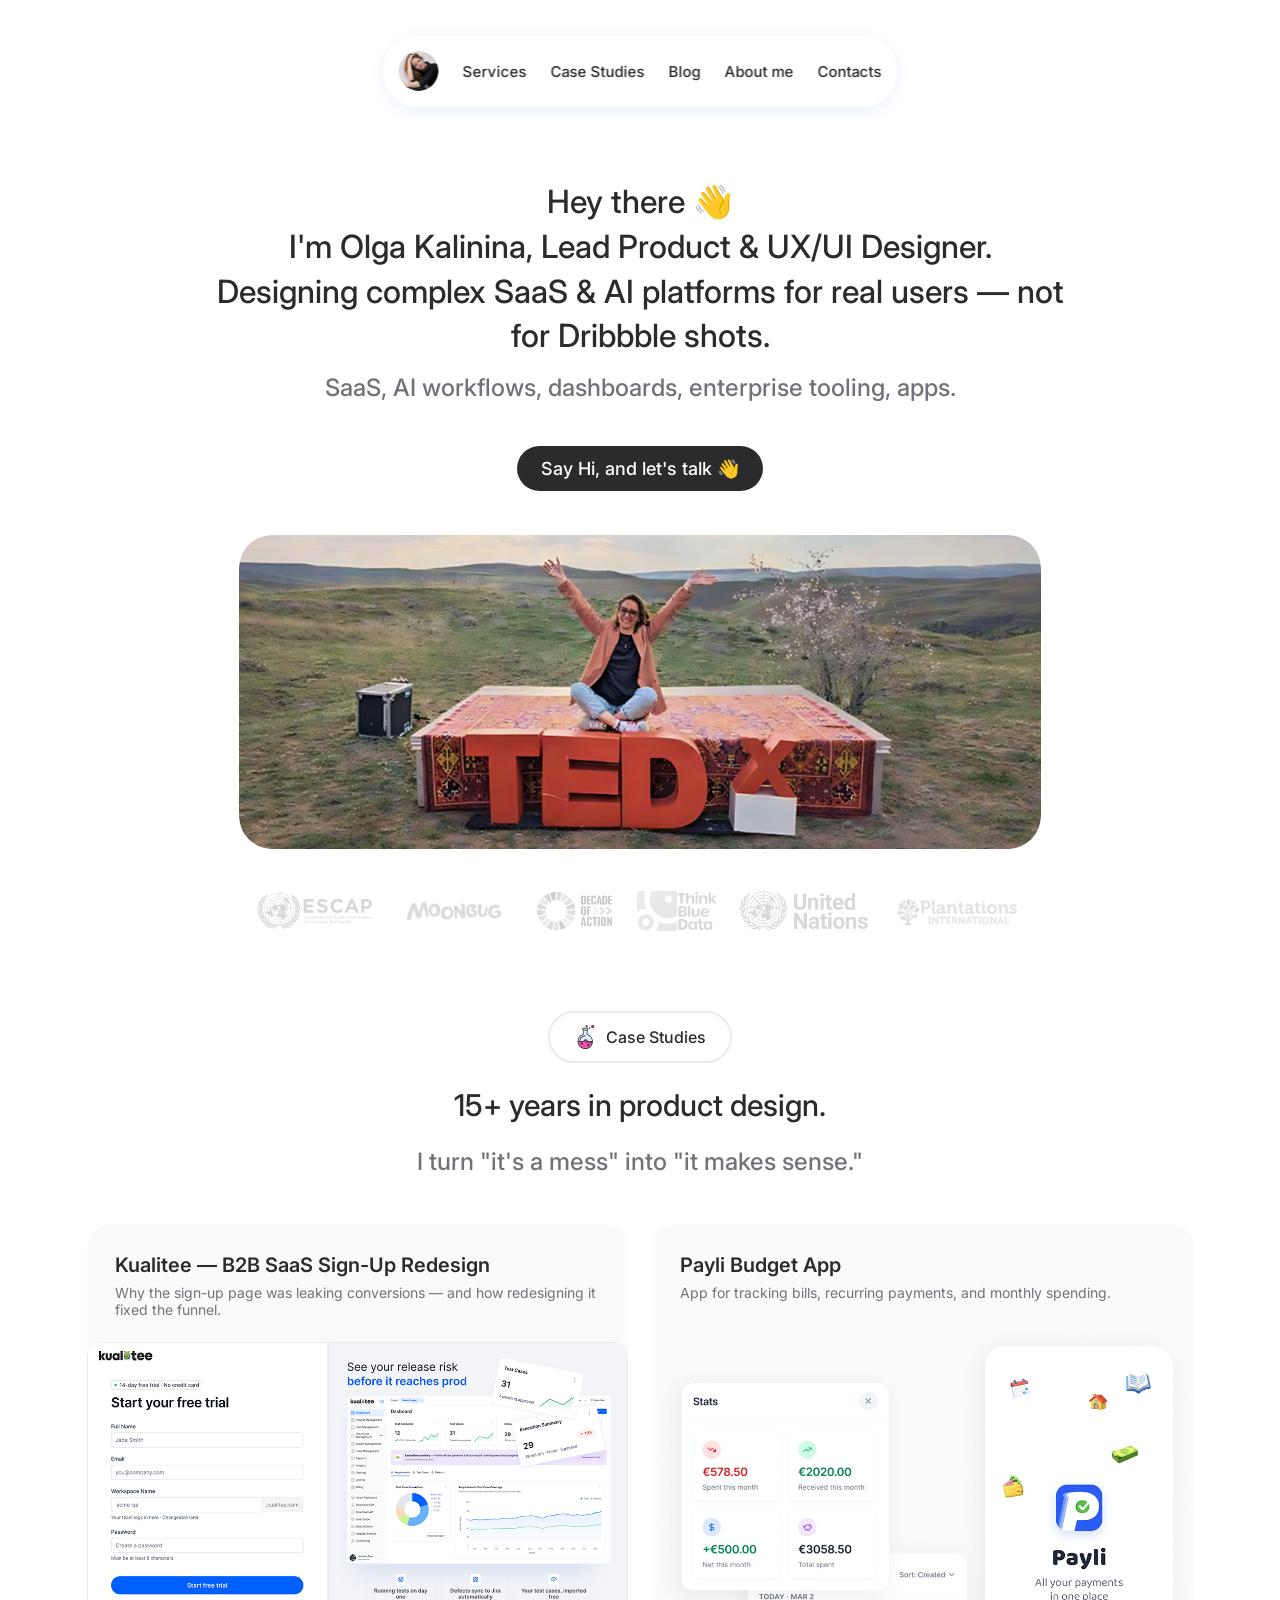
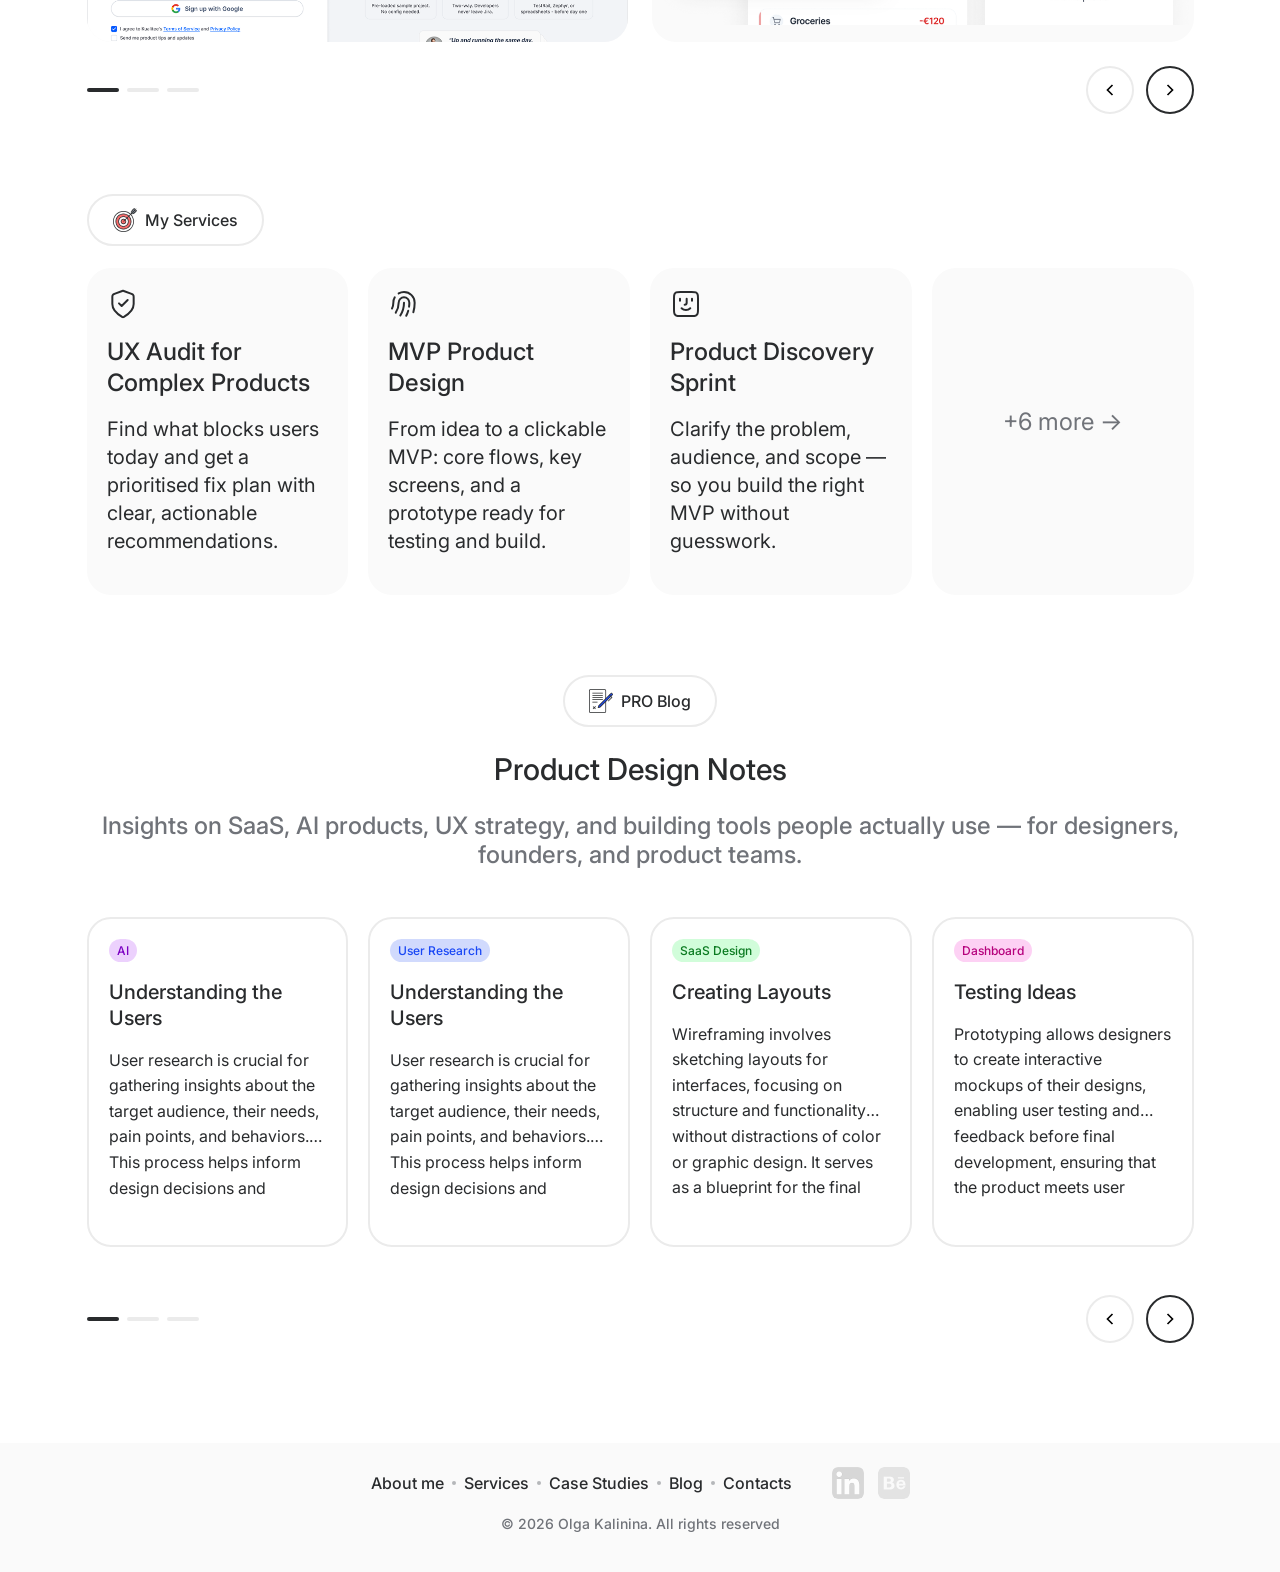
==== index.html @ 46cdba4d "cs kualitee 3" ====
<!DOCTYPE html>
<html lang="en">
<head>
  <meta charset="UTF-8" />
  <meta name="viewport" content="width=device-width, initial-scale=1.0" />
  <title>Olga Kalinina — Lead Product & UX/UI Designer</title>
  <link rel="stylesheet" href="style.css" />
  <style>
    /* ── Hero ── */
    .hero { text-align: center; padding: 60px 0 0; display: flex; flex-direction: column; align-items: center; gap: 44px; }
    .hero-text { display: flex; flex-direction: column; gap: 14px; max-width: 863px; }
    .hero-title { font-size: 32px; font-weight: 500; color: var(--dark); line-height: 1.4; }
    .hero-sub { font-size: 24px; font-weight: 500; color: var(--gray); }
    .hero-media { display: flex; flex-direction: column; align-items: center; gap: 42px; width: 100%; max-width: 863px; }
    .hero-photo { width: 100%; max-width: 802px; height: 314px; border-radius: 33px; object-fit: cover; display: block; background: #e8eeff; }
    .client-logos { display: flex; align-items: center; gap: 24px; flex-wrap: nowrap; justify-content: center; }
    .client-logos img { height: 40px; width: auto; max-width: 130px; object-fit: contain; opacity: 0.5; filter: grayscale(1); flex-shrink: 0; }

    /* ── Case Studies section ── */
    .cs-section { display: flex; flex-direction: column; gap: 48px; align-items: center; padding: 80px 0 0; }
    .cs-section-header { display: flex; flex-direction: column; gap: 24px; align-items: center; }
    .cs-section-title { font-size: 30px; font-weight: 500; color: var(--dark); text-align: center; }
    .cs-section-sub { font-size: 24px; font-weight: 500; color: var(--gray); text-align: center; }

    /* Carousel */
    .carousel-wrap { width: 100%; overflow: hidden; }
    .carousel-slides { display: flex; transition: transform 0.45s ease; }
    .carousel-slide { min-width: 100%; display: grid; grid-template-columns: 1fr 1fr; gap: 24px; }

    .cs-card {
      background: var(--bg-soft);
      border-radius: var(--radius-card);
      padding: 28px 28px 0;
      display: flex; flex-direction: column; gap: 8px;
      overflow: hidden; cursor: pointer;
      transition: transform 0.25s, box-shadow 0.25s;
      text-decoration: none; color: inherit;
    }
    .cs-card:hover { transform: translateY(-4px); box-shadow: 0 12px 40px rgba(0,0,0,0.08); }
    .cs-card-header { display: flex; align-items: flex-start; justify-content: space-between; gap: 12px; }
    .cs-card-title { font-size: 20px; font-weight: 600; color: var(--dark); margin-bottom: 6px; line-height: 1.3; }
    .cs-card-desc { font-size: 14px; color: var(--gray); }
    .cs-lock-btn {
      width: 36px; height: 36px; border-radius: 50%;
      background: white; border: 1px solid var(--light-gray);
      display: flex; align-items: center; justify-content: center; flex-shrink: 0; margin-top: 2px;
    }
    .cs-lock-btn svg { width: 18px; height: 18px; }
    .cs-card-img { margin: 16px -28px 0; overflow: hidden; border-radius: 16px 16px 0 0; }
    .cs-card-img img { width: 100%; height: 300px; object-fit: cover; object-position: top; display: block; }

    .carousel-controls { display: flex; align-items: center; justify-content: space-between; width: 100%; }
    .carousel-progress { display: flex; gap: 8px; align-items: center; }
    .carousel-progress span { width: 32px; height: 4px; background: var(--light-gray); border-radius: 2px; transition: background 0.3s; }
    .carousel-progress span.active { background: var(--dark); }
    .carousel-btns { display: flex; gap: 12px; }
    .carousel-btn {
      width: 48px; height: 48px; border-radius: 50%;
      border: 2px solid var(--light-gray); background: white;
      cursor: pointer; display: flex; align-items: center; justify-content: center; transition: border-color 0.2s;
    }
    .carousel-btn:hover { border-color: var(--dark); }
    .carousel-btn.active { border-color: var(--dark); }
    .carousel-btn svg { width: 20px; height: 20px; }

    /* ── Services ── */
    .services-section { display: flex; flex-direction: column; gap: 22px; padding: 80px 0 0; align-items: flex-start; }
    .services-cards { display: grid; grid-template-columns: repeat(4,1fr); gap: 20px; width: 100%; }
    .svc-card {
      background: var(--bg-soft); border-radius: var(--radius-card);
      padding: 20px 20px 40px; display: flex; flex-direction: column; gap: 16px;
      cursor: pointer; transition: box-shadow 0.2s, transform 0.2s;
      text-decoration: none; color: inherit; min-height: 302px;
    }
    .svc-card:hover { box-shadow: 0 8px 32px rgba(0,0,0,0.08); transform: translateY(-3px); }
    .svc-card-icon { width: 32px; height: 32px; object-fit: contain; }
    .svc-card-title { font-size: 24px; font-weight: 500; color: var(--dark); line-height: 1.3; }
    .svc-card-desc { font-size: 20px; color: var(--dark); line-height: 1.4; }
    .svc-card-more { align-items: center; justify-content: center; }
    .svc-card-more span { font-size: 24px; color: var(--gray); }

    /* ── Blog ── */
    .blog-section { display: flex; flex-direction: column; gap: 48px; align-items: center; padding: 80px 0 100px; }
    .blog-section-header { display: flex; flex-direction: column; gap: 24px; align-items: center; }
    .blog-section-title { font-size: 30px; font-weight: 500; color: var(--dark); text-align: center; }
    .blog-section-sub { font-size: 24px; font-weight: 500; color: var(--gray); text-align: center; }
    .blog-cards { display: grid; grid-template-columns: repeat(4,1fr); gap: 20px; width: 100%; }
    .blog-card {
      border: 2px solid var(--light-gray); border-radius: var(--radius-card);
      padding: 20px 20px 40px; display: flex; flex-direction: column; gap: 17px;
      cursor: pointer; transition: border-color 0.2s, transform 0.2s;
      text-decoration: none; color: inherit; height: 330px;
    }
    .blog-card:hover { border-color: var(--dark); transform: translateY(-3px); }
    .blog-tag { display: inline-flex; align-items: center; padding: 4px 8px; border-radius: var(--radius-pill); font-size: 12px; font-weight: 500; width: fit-content; white-space: nowrap; }
    .blog-card-title { font-size: 20px; font-weight: 500; color: var(--dark); line-height: 1.3; }
    .blog-card-excerpt { font-size: 16px; color: var(--dark); line-height: 1.6; flex: 1; overflow: hidden; display: -webkit-box; -webkit-line-clamp: 4; -webkit-box-orient: vertical; }

    /* ── Clickable section-label badges ── */
    a:has(.section-label) { display: inline-block; }
    a:has(.section-label):hover .section-label { opacity: 0.7; transform: translateY(-1px); transition: opacity 0.2s, transform 0.2s; }
    .section-label { transition: opacity 0.2s, transform 0.2s; cursor: pointer; }
  </style>
</head>
<body class="home">

  <nav class="nav">
    <a href="index.html"><img src="images/olga_kalinina.jpg" alt="Olga Kalinina" class="nav-avatar" /></a>
    <div class="nav-links">
      <a href="services.html">Services</a>
      <a href="case-studies.html">Case Studies</a>
      <a href="blog.html">Blog</a>
      <a href="about.html">About me</a>
      <a href="contacts.html">Contacts</a>
    </div>
    <button class="nav-hamburger" onclick="toggleMenu()" aria-label="Menu">
      <span></span><span></span><span></span>
    </button>
  </nav>

  <div class="mobile-menu-backdrop" id="menuBackdrop" onclick="toggleMenu()"></div>
  <div class="mobile-menu" id="mobileMenu">
    <div class="mobile-menu-top">
      <a href="index.html"><img src="images/olga_kalinina.jpg" alt="Olga Kalinina" /></a>
      <button class="mobile-menu-close" onclick="toggleMenu()">✕</button>
    </div>
    <div class="mobile-menu-links">
      <a href="services.html">Services</a>
      <a href="case-studies.html">Case Studies</a>
      <a href="blog.html">Blog</a>
      <a href="about.html">About me</a>
      <a href="contacts.html">Contacts</a>
    </div>
  </div>

  <div class="page-wrapper">
    <main class="page-content">
      <div class="container">

        <!-- HERO -->
        <div class="hero">
          <div class="hero-text">
            <h1 class="hero-title">Hey there 👋<br>I'm Olga Kalinina, Lead Product &amp; UX/UI Designer.<br>Designing complex SaaS &amp; AI platforms for real users — not for Dribbble shots.</h1>
            <p class="hero-sub">SaaS, AI workflows, dashboards, enterprise tooling, apps.</p>
          </div>
          <a href="contacts.html" class="btn-dark">Say Hi, and let's talk 👋</a>
          <div class="hero-media">
            <img src="images/ted_talk_2024.jpg" alt="Olga Kalinina at TED talk 2024" class="hero-photo" />
            <div class="client-logos">
              <img src="images/UNESCAP_logo.svg" alt="UN ESCAP" />
              <img src="images/Moonbug_logo.svg" alt="Moonbug" />
              <img src="images/Decade_of_action_logo.svg" alt="Decade of Action" />
              <img src="images/Think_blue_data_logo.svg" alt="Think Blue Data" />
              <img src="images/United_Nations_logo.svg" alt="United Nations" />
              <img src="images/Plantations_international_logo.svg" alt="Plantations International" />
            </div>
          </div>
        </div>

        <!-- CASE STUDIES -->
        <div class="cs-section">
          <div class="cs-section-header">
            <a href="case-studies.html" style="text-decoration:none;color:inherit;">
            <span class="section-label">
              <img src="images/case_study_icon.svg" alt="" />
              Case Studies
            </span>
            </a>
            <div class="cs-section-title">15+ years in product design.</div>
            <div class="cs-section-sub">I turn "it's a mess" into "it makes sense."</div>
          </div>

          <div style="width:100%;">
            <div class="carousel-wrap">
              <div class="carousel-slides" id="csSlides">

                <!-- Slide 1 -->
                <div class="carousel-slide">
                  <a class="cs-card" href="cs-kualitee.html">
                    <div class="cs-card-header">
                      <div>
                        <div class="cs-card-title">Kualitee — B2B SaaS Sign-Up Redesign</div>
                        <div class="cs-card-desc">Why the sign-up page was leaking conversions — and how redesigning it fixed the funnel.</div>
                      </div>
                    </div>
                    <div class="cs-card-img"><img src="images/Cover_image_card.png" alt="Kualitee B2B SaaS Sign-Up Redesign" /></div>
                  </a>
                  <a class="cs-card" href="cs-payli.html">
                    <div class="cs-card-header">
                      <div>
                        <div class="cs-card-title">Payli Budget App</div>
                        <div class="cs-card-desc">App for tracking bills, recurring payments, and monthly spending.</div>
                      </div>
                    </div>
                    <div class="cs-card-img"><img src="images/Payli_image.png" alt="Payli Budget App" /></div>
                  </a>
                </div>

                <!-- Slide 2 -->
                <div class="carousel-slide">
                  <a class="cs-card" href="cs-ghibli.html">
                    <div class="cs-card-header">
                      <div>
                        <div class="cs-card-title">Maserati Ghibli Website Redesign</div>
                        <div class="cs-card-desc">Concept redesign for Maserati's Ghibli model website.</div>
                      </div>
                    </div>
                    <div class="cs-card-img"><img src="images/Ghibli_image.png" alt="Maserati Ghibli" /></div>
                  </a>
                  <div class="cs-card" onclick="openNdaModal()">
                    <div class="cs-card-header">
                      <div>
                        <div class="cs-card-title">B2C FitnessTech Platform</div>
                        <div class="cs-card-desc">Platform for creators: community, programs, and subscriptions.</div>
                      </div>
                      <div class="cs-lock-btn"><svg viewBox="0 0 24 24" fill="none" stroke="currentColor" stroke-width="2"><rect x="3" y="11" width="18" height="11" rx="2"/><path d="M7 11V7a5 5 0 0110 0v4"/></svg></div>
                    </div>
                    <div class="cs-card-img"><img src="images/B2C_fitness_platform_image.png" alt="B2C FitnessTech" /></div>
                  </div>
                </div>

                <!-- Slide 3 -->
                <div class="carousel-slide">
                  <div class="cs-card" onclick="openNdaModal()">
                    <div class="cs-card-header">
                      <div>
                        <div class="cs-card-title">UN ESCAP — Risk and Resilience Portal</div>
                        <div class="cs-card-desc">Portal for exploring climate risk data by country.</div>
                      </div>
                      <div class="cs-lock-btn"><svg viewBox="0 0 24 24" fill="none" stroke="currentColor" stroke-width="2"><rect x="3" y="11" width="18" height="11" rx="2"/><path d="M7 11V7a5 5 0 0110 0v4"/></svg></div>
                    </div>
                    <div class="cs-card-img"><img src="images/UN_case_study_image.png" alt="UN ESCAP" /></div>
                  </div>
                  <div class="cs-card" onclick="openNdaModal()">
                    <div class="cs-card-header">
                      <div>
                        <div class="cs-card-title">Digital Assets Management System</div>
                        <div class="cs-card-desc">Enterprise DAM to organize, tag, and share media at scale.</div>
                      </div>
                      <div class="cs-lock-btn"><svg viewBox="0 0 24 24" fill="none" stroke="currentColor" stroke-width="2"><rect x="3" y="11" width="18" height="11" rx="2"/><path d="M7 11V7a5 5 0 0110 0v4"/></svg></div>
                    </div>
                    <div class="cs-card-img"><img src="images/Digital_assets_management_system_image.png" alt="DAM" /></div>
                  </div>
                </div>

              </div>
            </div>

            <div class="carousel-controls" style="margin-top:24px;">
              <div class="carousel-progress">
                <span class="active"></span><span></span><span></span>
              </div>
              <div class="carousel-btns">
                <button class="carousel-btn" onclick="slideCS(-1)" aria-label="Previous">
                  <svg viewBox="0 0 24 24" fill="none" stroke="currentColor" stroke-width="2"><polyline points="15,18 9,12 15,6"/></svg>
                </button>
                <button class="carousel-btn active" onclick="slideCS(1)" aria-label="Next">
                  <svg viewBox="0 0 24 24" fill="none" stroke="currentColor" stroke-width="2"><polyline points="9,18 15,12 9,6"/></svg>
                </button>
              </div>
            </div>
          </div>
        </div>

        <!-- SERVICES -->
        <div class="services-section">
          <a href="services.html" style="text-decoration:none;color:inherit;">
          <span class="section-label">
            <img src="images/My_services_icon.svg" alt="" />
            My Services
          </span>
          </a>
          <div class="services-cards">
            <a href="services.html" class="svc-card">
              <img src="images/shield-tick.svg" alt="" class="svc-card-icon" />
              <div class="svc-card-title">UX Audit for Complex Products</div>
              <div class="svc-card-desc">Find what blocks users today and get a prioritised fix plan with clear, actionable recommendations.</div>
            </a>
            <a href="services.html" class="svc-card">
              <img src="images/fingerprint-04.svg" alt="" class="svc-card-icon" />
              <div class="svc-card-title">MVP Product Design</div>
              <div class="svc-card-desc">From idea to a clickable MVP: core flows, key screens, and a prototype ready for testing and build.</div>
            </a>
            <a href="services.html" class="svc-card">
              <img src="images/face-id-square.svg" alt="" class="svc-card-icon" />
              <div class="svc-card-title">Product Discovery Sprint</div>
              <div class="svc-card-desc">Clarify the problem, audience, and scope — so you build the right MVP without guesswork.</div>
            </a>
            <a href="services.html" class="svc-card svc-card-more">
              <span>+6 more →</span>
            </a>
          </div>
        </div>

        <!-- BLOG -->
        <div class="blog-section">
          <div class="blog-section-header">
            <a href="blog.html" style="text-decoration:none;color:inherit;">
            <span class="section-label">
              <img src="images/PRO_blog_icon.svg" alt="" />
              PRO Blog
            </span>
            </a>
            <div class="blog-section-title">Product Design Notes</div>
            <div class="blog-section-sub">Insights on SaaS, AI products, UX strategy, and building tools people actually use — for designers, founders, and product teams.</div>
          </div>
          <div class="blog-cards">
            <a href="blog-post.html" class="blog-card">
              <span class="blog-tag" style="background:rgba(161,25,245,0.2);color:#7b00c2;">AI</span>
              <div class="blog-card-title">Understanding the Users</div>
              <div class="blog-card-excerpt">User research is crucial for gathering insights about the target audience, their needs, pain points, and behaviors. This process helps inform design decisions and improve product usability.</div>
            </a>
            <a href="blog-post.html" class="blog-card">
              <span class="blog-tag" style="background:rgba(25,71,245,0.2);color:#1947f5;">User Research</span>
              <div class="blog-card-title">Understanding the Users</div>
              <div class="blog-card-excerpt">User research is crucial for gathering insights about the target audience, their needs, pain points, and behaviors. This process helps inform design decisions and improve product usability.</div>
            </a>
            <a href="blog-post.html" class="blog-card">
              <span class="blog-tag" style="background:rgba(25,245,73,0.2);color:#0a7a20;">SaaS Design</span>
              <div class="blog-card-title">Creating Layouts</div>
              <div class="blog-card-excerpt">Wireframing involves sketching layouts for interfaces, focusing on structure and functionality without distractions of color or graphic design. It serves as a blueprint for the final design.</div>
            </a>
            <a href="blog-post.html" class="blog-card">
              <span class="blog-tag" style="background:rgba(245,25,201,0.2);color:#b5007c;">Dashboard</span>
              <div class="blog-card-title">Testing Ideas</div>
              <div class="blog-card-excerpt">Prototyping allows designers to create interactive mockups of their designs, enabling user testing and feedback before final development, ensuring that the product meets user expectations.</div>
            </a>
          </div>

          <!-- Blog pagination -->
          <div class="carousel-controls" style="margin-top:0;">
            <div class="carousel-progress" id="blogProgress">
              <span class="active"></span><span></span><span></span>
            </div>
            <div class="carousel-btns">
              <button class="carousel-btn" onclick="slideBlog(-1)" aria-label="Previous">
                <svg viewBox="0 0 24 24" fill="none" stroke="currentColor" stroke-width="2"><polyline points="15,18 9,12 15,6"/></svg>
              </button>
              <button class="carousel-btn active" onclick="slideBlog(1)" aria-label="Next">
                <svg viewBox="0 0 24 24" fill="none" stroke="currentColor" stroke-width="2"><polyline points="9,18 15,12 9,6"/></svg>
              </button>
            </div>
          </div>
        </div>

      </div>
    </main>

    <footer class="footer">
      <div class="footer-inner">
        <div class="footer-social-row">
          <nav class="footer-links">
            <a href="about.html">About me</a><span class="footer-dot"></span>
            <a href="services.html">Services</a><span class="footer-dot"></span>
            <a href="case-studies.html">Case Studies</a><span class="footer-dot"></span>
            <a href="blog.html">Blog</a><span class="footer-dot"></span>
            <a href="contacts.html">Contacts</a>
          </nav>
          <div class="footer-socials">
            <a href="https://www.linkedin.com/in/olga-kalinina-sundary/" target="_blank" rel="noopener">
              <img src="images/Linkedin_logo.png" alt="LinkedIn" />
            </a>
            <a href="https://www.behance.net/kalininaolga" target="_blank" rel="noopener">
              <img src="images/Behance_logo.png" alt="Behance" />
            </a>
          </div>
        </div>
        <p class="footer-copy">© 2026 Olga Kalinina. All rights reserved</p>
      </div>
    </footer>
  </div>

  <!-- NDA MODAL -->
  <div class="modal-overlay" id="ndaModal">
    <div class="modal">
      <div class="modal-icon">
        <svg width="24" height="24" viewBox="0 0 24 24" fill="none" stroke="currentColor" stroke-width="2"><rect x="3" y="11" width="18" height="11" rx="2"/><path d="M7 11V7a5 5 0 0110 0v4"/></svg>
      </div>
      <h2>This project is under NDA</h2>
      <p>This case study contains confidential client work. Please reach out to request access — I'd be happy to walk you through it personally.</p>
      <div class="modal-actions">
        <button class="modal-cancel" onclick="closeNdaModal()">Close</button>
        <a href="contacts.html" class="modal-submit">Contact me →</a>
      </div>
    </div>
  </div>

  <script>
    // Carousel
    let csIndex = 0;
    const totalSlides = 3;
    function slideCS(dir) {
      csIndex = (csIndex + dir + totalSlides) % totalSlides;
      document.getElementById('csSlides').style.transform = `translateX(-${csIndex * 100}%)`;
      document.querySelectorAll('.carousel-progress span').forEach((s,i) => s.classList.toggle('active', i === csIndex));
    }
    // Blog pagination (static, just dots for now)
    let blogIndex = 0;
    function slideBlog(dir) {
      blogIndex = (blogIndex + dir + 3) % 3;
      document.querySelectorAll('#blogProgress span').forEach((s,i) => s.classList.toggle('active', i === blogIndex));
    }
    // NDA modal
    function openNdaModal() { document.getElementById('ndaModal').classList.add('active'); }
    function closeNdaModal() { document.getElementById('ndaModal').classList.remove('active'); }
    document.getElementById('ndaModal').addEventListener('click', e => { if (e.target === document.getElementById('ndaModal')) closeNdaModal(); });
    document.addEventListener('keydown', e => { if (e.key === 'Escape') closeNdaModal(); });
    // Mobile menu
    function toggleMenu() {
      document.getElementById('mobileMenu').classList.toggle('open');
      document.getElementById('menuBackdrop').classList.toggle('open');
    }
  </script>
</body>
</html>
---- style.css ----
/* ============================================================
   OLGA KALININA PORTFOLIO — Shared Design System
   ============================================================ */
@import url('https://fonts.googleapis.com/css2?family=Inter:wght@400;500;600&display=swap');

:root {
  --font: 'Inter', sans-serif;
  --dark: #292b2d;
  --gray: #707379;
  --light-gray: #ebebeb;
  --bg-soft: #fafafa;
  --blue-accent: #1947f5;
  --radius-card: 24px;
  --radius-pill: 9999px;
  --shadow-nav: 0 4px 12.8px rgba(68,130,255,0.1);
  --transition: 0.2s ease;
}

*, *::before, *::after { box-sizing: border-box; margin: 0; padding: 0; }
html { -webkit-font-smoothing: antialiased; }

body {
  font-family: var(--font);
  color: var(--dark);
  background: white;
  min-height: 100vh;
  overflow-x: hidden;
}

/* Home page — white background, no gradient */
body.home {
  background: white;
}

a { text-decoration: none; color: inherit; }
img { display: block; max-width: 100%; }

.page-wrapper { display: flex; flex-direction: column; min-height: 100vh; }
.page-content { flex: 1; padding-top: 120px; }
.container { max-width: 1187px; margin: 0 auto; padding: 0 40px; }

/* ============================================================
   NAVIGATION — Desktop
   ============================================================ */
.nav {
  position: fixed;
  top: 34px;
  left: 50%;
  transform: translateX(-50%);
  z-index: 200;
  display: flex;
  align-items: center;
  gap: 24px;
  padding: 16px 16px;
  background: rgba(255,255,255,0.4);
  backdrop-filter: blur(7.5px);
  -webkit-backdrop-filter: blur(7.5px);
  border: 1px solid #F5F5F5;
  border-radius: var(--radius-pill);
  box-shadow: var(--shadow-nav);
  white-space: nowrap;
}

.nav-avatar {
  width: 40px;
  height: 40px;
  border-radius: 50%;
  object-fit: cover;
  flex-shrink: 0;
  cursor: pointer;
  transition: opacity var(--transition);
  background: linear-gradient(135deg, #c4b5fd, #818cf8);
}
.nav-avatar:hover { opacity: 0.85; }

/* nav-links wrapper */
.nav-links {
  display: flex;
  align-items: center;
  gap: 24px;
}

/* FIX: explicitly Medium weight by default, Bold only on hover/active */
.nav-links a {
  font-size: 15px;
  font-weight: 500;      /* Medium — default */
  color: var(--dark);
  transition: color var(--transition), font-weight var(--transition);
}
.nav-links a:hover  { color: var(--dark); font-weight: 600; }  /* Bold on hover */
.nav-links a.active { color: var(--dark); font-weight: 600; }  /* Bold when active */

/* Hamburger — hidden on desktop */
.nav-hamburger {
  display: none;
  flex-direction: column;
  gap: 5px;
  cursor: pointer;
  padding: 4px;
  background: none;
  border: none;
  flex-shrink: 0;
}
.nav-hamburger span {
  display: block;
  width: 22px;
  height: 2px;
  background: var(--dark);
  border-radius: 2px;
}

/* ============================================================
   MOBILE MENU — frosted glass card, matches Figma
   ============================================================ */
.mobile-menu {
  display: none;
  position: fixed;
  top: 16px;
  left: 16px;
  right: 16px;
  z-index: 300;
  background: rgba(255,255,255,0.4);
  backdrop-filter: blur(7.5px);
  -webkit-backdrop-filter: blur(7.5px);
  border: 1px solid #F5F5F5;
  border-radius: 24px;
  box-shadow: var(--shadow-nav);
  padding: 16px 24px 24px;
  flex-direction: column;
  gap: 0;
}
.mobile-menu.open { display: flex; }

/* Top row: avatar + close button */
.mobile-menu-top {
  display: flex;
  align-items: center;
  justify-content: space-between;
  margin-bottom: 24px;
}
.mobile-menu-top img {
  width: 40px;
  height: 40px;
  border-radius: 50%;
  object-fit: cover;
}
.mobile-menu-close {
  width: 36px;
  height: 36px;
  border-radius: 50%;
  border: 1.5px solid var(--light-gray);
  background: white;
  display: flex;
  align-items: center;
  justify-content: center;
  cursor: pointer;
  font-size: 18px;
  color: var(--dark);
  line-height: 1;
}

/* Menu links */
.mobile-menu-links {
  display: flex;
  flex-direction: column;
  gap: 0;
}
.mobile-menu-links a {
  font-size: 20px;
  font-weight: 500;
  color: var(--dark);
  padding: 16px 0;
  border-bottom: 1px solid var(--light-gray);
  transition: color var(--transition);
  text-align: left;
}
.mobile-menu-links a:last-child { border-bottom: none; }
.mobile-menu-links a.active { font-weight: 600; }
.mobile-menu-links a:hover { color: var(--blue-accent); }

/* Backdrop behind mobile menu */
.mobile-menu-backdrop {
  display: none;
  position: fixed;
  inset: 0;
  background: rgba(0,0,0,0.2);
  z-index: 299;
}
.mobile-menu-backdrop.open { display: block; }

/* ============================================================
   FOOTER
   ============================================================ */
.footer { background: var(--bg-soft); padding: 24px 0 40px; margin-top: auto; }
.footer-inner { max-width: 1187px; margin: 0 auto; padding: 0 40px; display: flex; flex-direction: column; align-items: center; gap: 16px; }
.footer-social-row { display: flex; align-items: center; gap: 40px; flex-wrap: wrap; justify-content: center; }
.footer-links { display: flex; align-items: center; gap: 8px; flex-wrap: wrap; justify-content: center; }
.footer-links a { font-size: 16px; font-weight: 500; color: var(--dark); transition: color var(--transition); }
.footer-links a:hover { color: var(--blue-accent); }
.footer-dot { width: 4px; height: 4px; border-radius: 50%; background: var(--gray); opacity: 0.5; display: inline-block; }
.footer-socials { display: flex; align-items: center; gap: 14px; }
.footer-socials a { display: flex; align-items: center; justify-content: center; width: 32px; height: 32px; border-radius: 6px; overflow: hidden; transition: opacity var(--transition); }
.footer-socials a:hover { opacity: 0.75; }
.footer-socials img { width: 32px; height: 32px; object-fit: cover; border-radius: 5px; filter: grayscale(1); opacity: 0.5; }
.footer-socials a:last-child img { opacity: 0.3; }
.footer-copy { font-size: 14px; font-weight: 500; color: var(--gray); text-align: center; }

/* ============================================================
   BUTTONS
   ============================================================ */
.btn-dark { display: inline-flex; align-items: center; justify-content: center; padding: 12px 24px; background: var(--dark); color: white; border-radius: var(--radius-pill); font-size: 18px; font-weight: 500; transition: opacity var(--transition), transform var(--transition); cursor: pointer; border: none; font-family: var(--font); }
.btn-dark:hover { opacity: 0.85; transform: translateY(-1px); }

/* ============================================================
   SECTION LABELS
   ============================================================ */
.section-label { display: inline-flex; align-items: center; gap: 8px; padding: 12px 24px; border: 2px solid var(--light-gray); border-radius: var(--radius-pill); font-size: 16px; font-weight: 500; color: var(--dark); }
.section-label img { width: 24px; height: 24px; object-fit: contain; }

/* ============================================================
   NDA MODAL
   ============================================================ */
.modal-overlay { display: none; position: fixed; inset: 0; background: rgba(0,0,0,0.4); backdrop-filter: blur(4px); z-index: 1000; align-items: center; justify-content: center; }
.modal-overlay.active { display: flex; }
.modal { background: white; border-radius: 20px; padding: 40px; max-width: 440px; width: 90%; box-shadow: 0 24px 64px rgba(0,0,0,0.15); display: flex; flex-direction: column; gap: 16px; }
.modal-icon { width: 48px; height: 48px; background: #f5f5f5; border-radius: 12px; display: flex; align-items: center; justify-content: center; }
.modal h2 { font-size: 20px; font-weight: 600; }
.modal p { font-size: 15px; color: var(--gray); line-height: 1.6; }
.modal-actions { display: flex; gap: 12px; margin-top: 8px; }
.modal-cancel { flex: 1; padding: 12px; border: 1.5px solid var(--light-gray); border-radius: var(--radius-pill); font-size: 15px; font-weight: 500; background: white; cursor: pointer; font-family: var(--font); color: var(--dark); transition: border-color var(--transition); }
.modal-cancel:hover { border-color: var(--dark); }
.modal-submit { flex: 1; padding: 12px; background: var(--dark); color: white; border: none; border-radius: var(--radius-pill); font-size: 15px; font-weight: 500; cursor: pointer; font-family: var(--font); transition: opacity var(--transition); text-decoration: none; display: flex; align-items: center; justify-content: center; }
.modal-submit:hover { opacity: 0.85; }

/* ============================================================
   MOBILE — max-width: 768px
   ============================================================ */
@media (max-width: 768px) {
  .container { padding: 0 20px; }
  .page-content { padding-top: 96px; }

  /* Nav: shrink, show hamburger, hide links */
  .nav {
    top: 16px;
    left: 16px;
    right: 16px;
    transform: none;
    width: calc(100% - 32px);
    justify-content: space-between;
    padding: 12px 16px;
  }
  .nav-links { display: none; }
  .nav-hamburger { display: flex; }

  /* Footer */
  .footer-inner { padding: 0 20px; }
  .footer-social-row { flex-direction: column; gap: 20px; }
  .footer-links { gap: 6px; }
  .footer-links a { font-size: 14px; }

  /* Buttons */
  .btn-dark { font-size: 16px; width: 100%; justify-content: center; }

  /* Section labels */
  .section-label { font-size: 14px; padding: 10px 18px; }

  /* ── Home: hero ── */
  .hero { padding: 40px 0 0 !important; gap: 28px !important; }
  .hero-title { font-size: 24px !important; line-height: 1.4 !important; }
  .hero-sub { font-size: 16px !important; }
  .hero-photo { height: 220px !important; border-radius: 20px !important; }
  .client-logos { gap: 16px !important; flex-wrap: wrap !important; }
  .client-logos img { height: 28px !important; }

  /* ── Home: case study carousel ── */
  .carousel-slide { grid-template-columns: 1fr !important; }
  .cs-card-img img { height: 200px !important; }
  .cs-section-title { font-size: 22px !important; }
  .cs-section-sub { font-size: 16px !important; }
  .cs-section { padding: 48px 0 0 !important; }

  /* ── Home: services ── */
  .services-cards { grid-template-columns: 1fr !important; }
  .svc-card { min-height: unset !important; }
  .svc-card-title { font-size: 18px !important; }
  .svc-card-desc { font-size: 16px !important; }
  .services-section { padding: 48px 0 0 !important; }

  /* ── Home: blog ── */
  .blog-cards { grid-template-columns: 1fr !important; }
  .blog-card { height: auto !important; }
  .blog-section { padding: 48px 0 60px !important; }
  .blog-section-title { font-size: 22px !important; }
  .blog-section-sub { font-size: 16px !important; }

  /* ── Case Studies page ── */
  .cs-grid { grid-template-columns: 1fr !important; padding: 40px 0 60px !important; }
  .cs-card-full { grid-column: auto !important; }

  /* ── Blog page ── */
  .blog-grid { grid-template-columns: 1fr !important; }
  .blog-page { padding: 40px 0 60px !important; }

  /* ── Contacts page ── */
  .contacts-wrap { grid-template-columns: 1fr !important; gap: 32px !important; padding: 40px 0 60px !important; }

  /* ── About page ── */
  .about-wrap { padding: 40px 0 60px !important; gap: 32px !important; }
  .about-section h2 { font-size: 22px !important; }

  /* ── Services page ── */
  .service-title { font-size: 18px !important; }
  .service-subtitle { font-size: 16px !important; }
  .service-body { grid-template-columns: 1fr !important; }
  .tools-section { padding: 40px 0 60px !important; }
  .tools-grid { gap: 8px !important; }
  .tool-pill { font-size: 13px !important; padding: 8px 14px !important; }
}
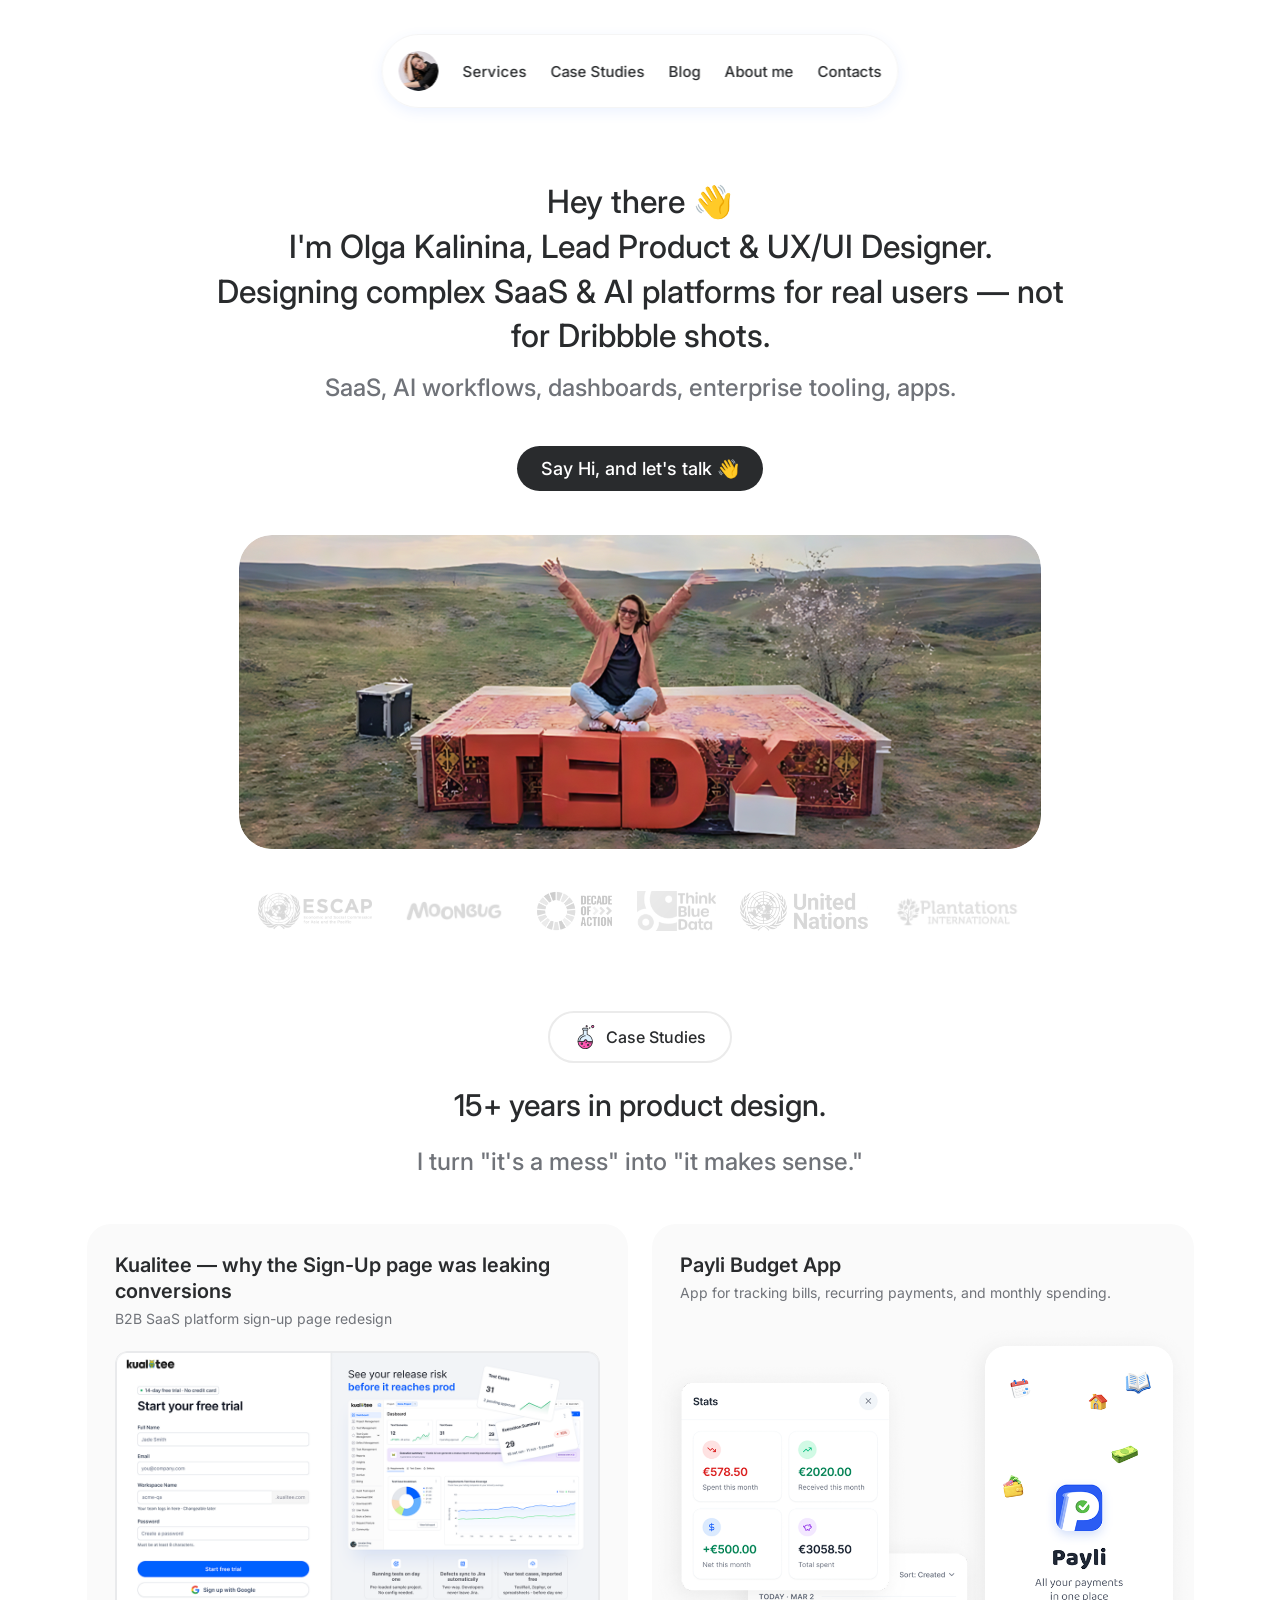
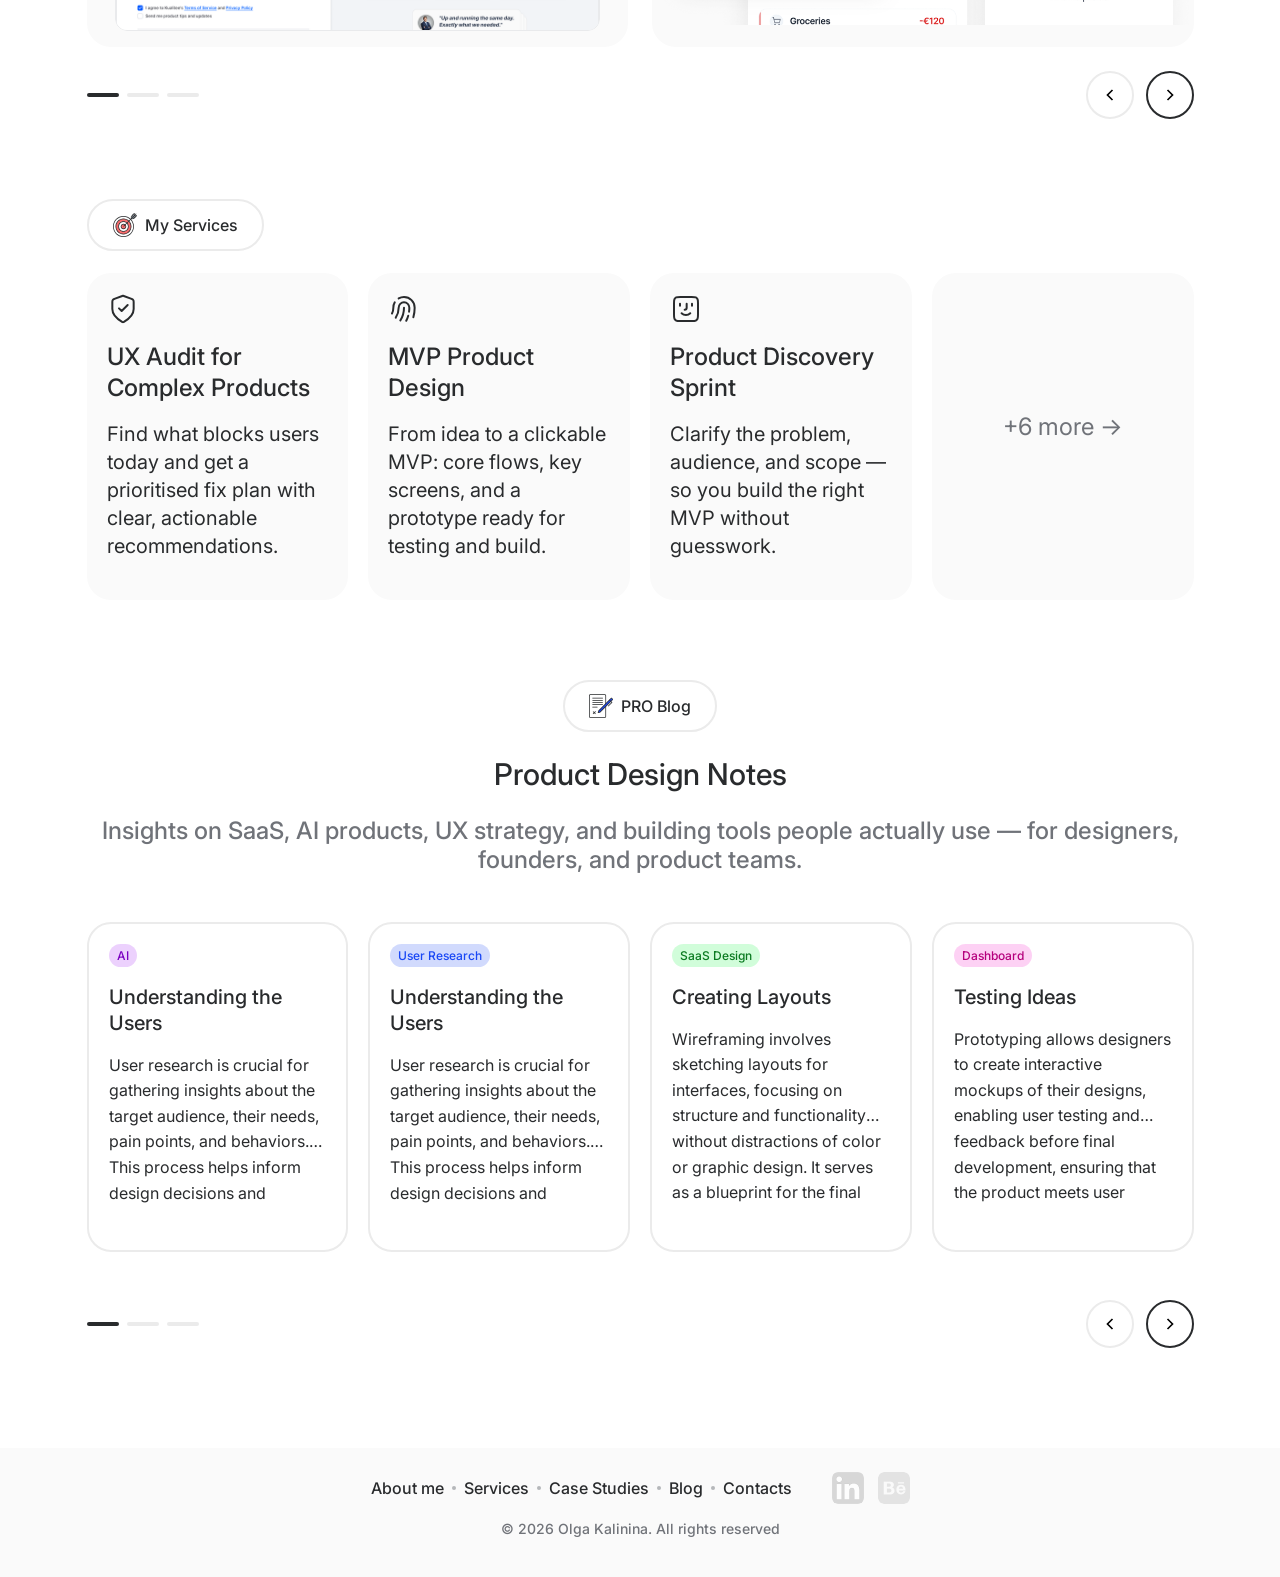
==== commit 31b34972: "cs kualitee 4" ====
--- a/index.html
+++ b/index.html
@@ -48,6 +48,8 @@
     .cs-lock-btn svg { width: 18px; height: 18px; }
     .cs-card-img { margin: 16px -28px 0; overflow: hidden; border-radius: 16px 16px 0 0; }
     .cs-card-img img { width: 100%; height: 300px; object-fit: cover; object-position: top; display: block; }
+    .cs-card-img-contained { margin: 16px 0 16px; padding: 0; overflow: hidden; border-radius: 12px; }
+    .cs-card-img-contained img { width: 100%; height: 280px; object-fit: cover; object-position: top; display: block; border-radius: 12px; border: 1px solid #e9eaec; }
 
     .carousel-controls { display: flex; align-items: center; justify-content: space-between; width: 100%; }
     .carousel-progress { display: flex; gap: 8px; align-items: center; }
@@ -179,11 +181,11 @@
                   <a class="cs-card" href="cs-kualitee.html">
                     <div class="cs-card-header">
                       <div>
-                        <div class="cs-card-title">Kualitee — B2B SaaS Sign-Up Redesign</div>
-                        <div class="cs-card-desc">Why the sign-up page was leaking conversions — and how redesigning it fixed the funnel.</div>
-                      </div>
-                    </div>
-                    <div class="cs-card-img"><img src="images/Cover_image_card.png" alt="Kualitee B2B SaaS Sign-Up Redesign" /></div>
+                        <div class="cs-card-title">Kualitee — why the Sign-Up page was leaking conversions</div>
+                        <div class="cs-card-desc">B2B SaaS platform sign-up page redesign</div>
+                      </div>
+                    </div>
+                    <div class="cs-card-img-contained"><img src="images/Cover_image_card.png" alt="Kualitee B2B SaaS Sign-Up Redesign" /></div>
                   </a>
                   <a class="cs-card" href="cs-payli.html">
                     <div class="cs-card-header">
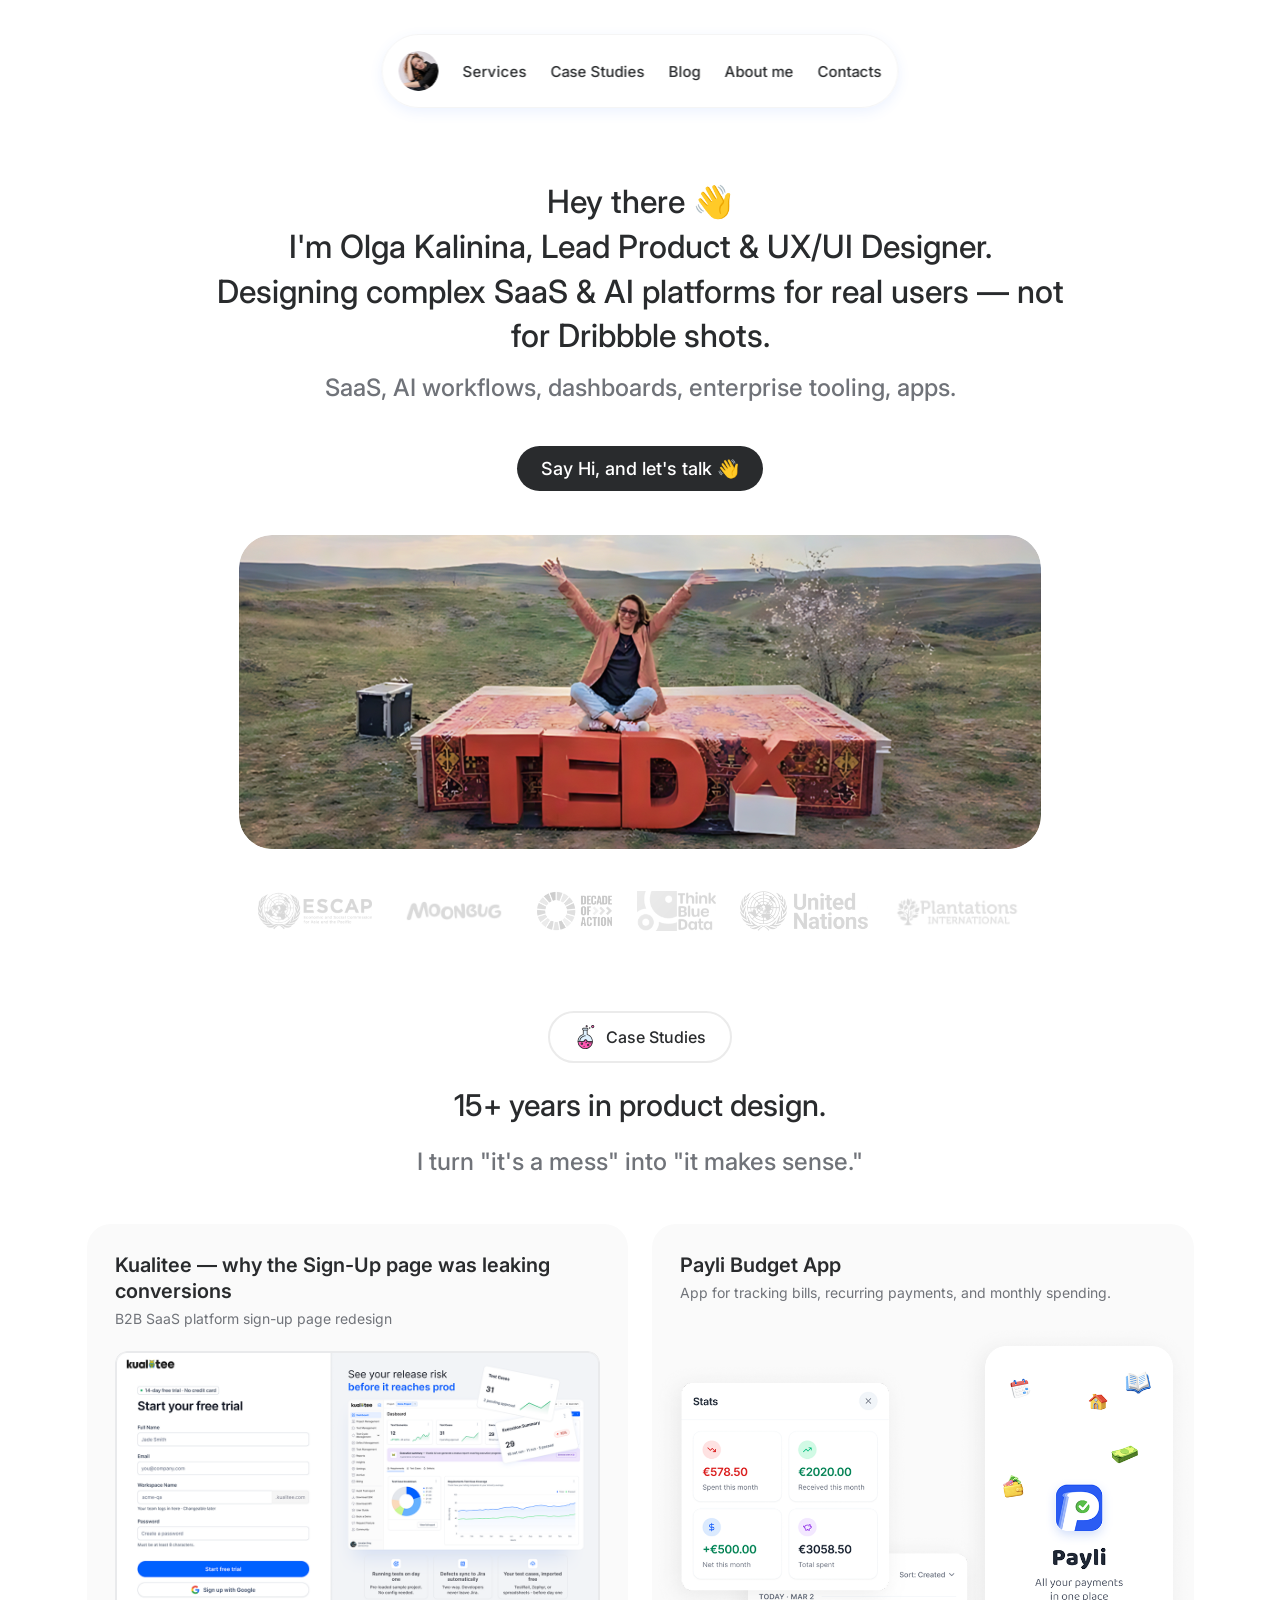
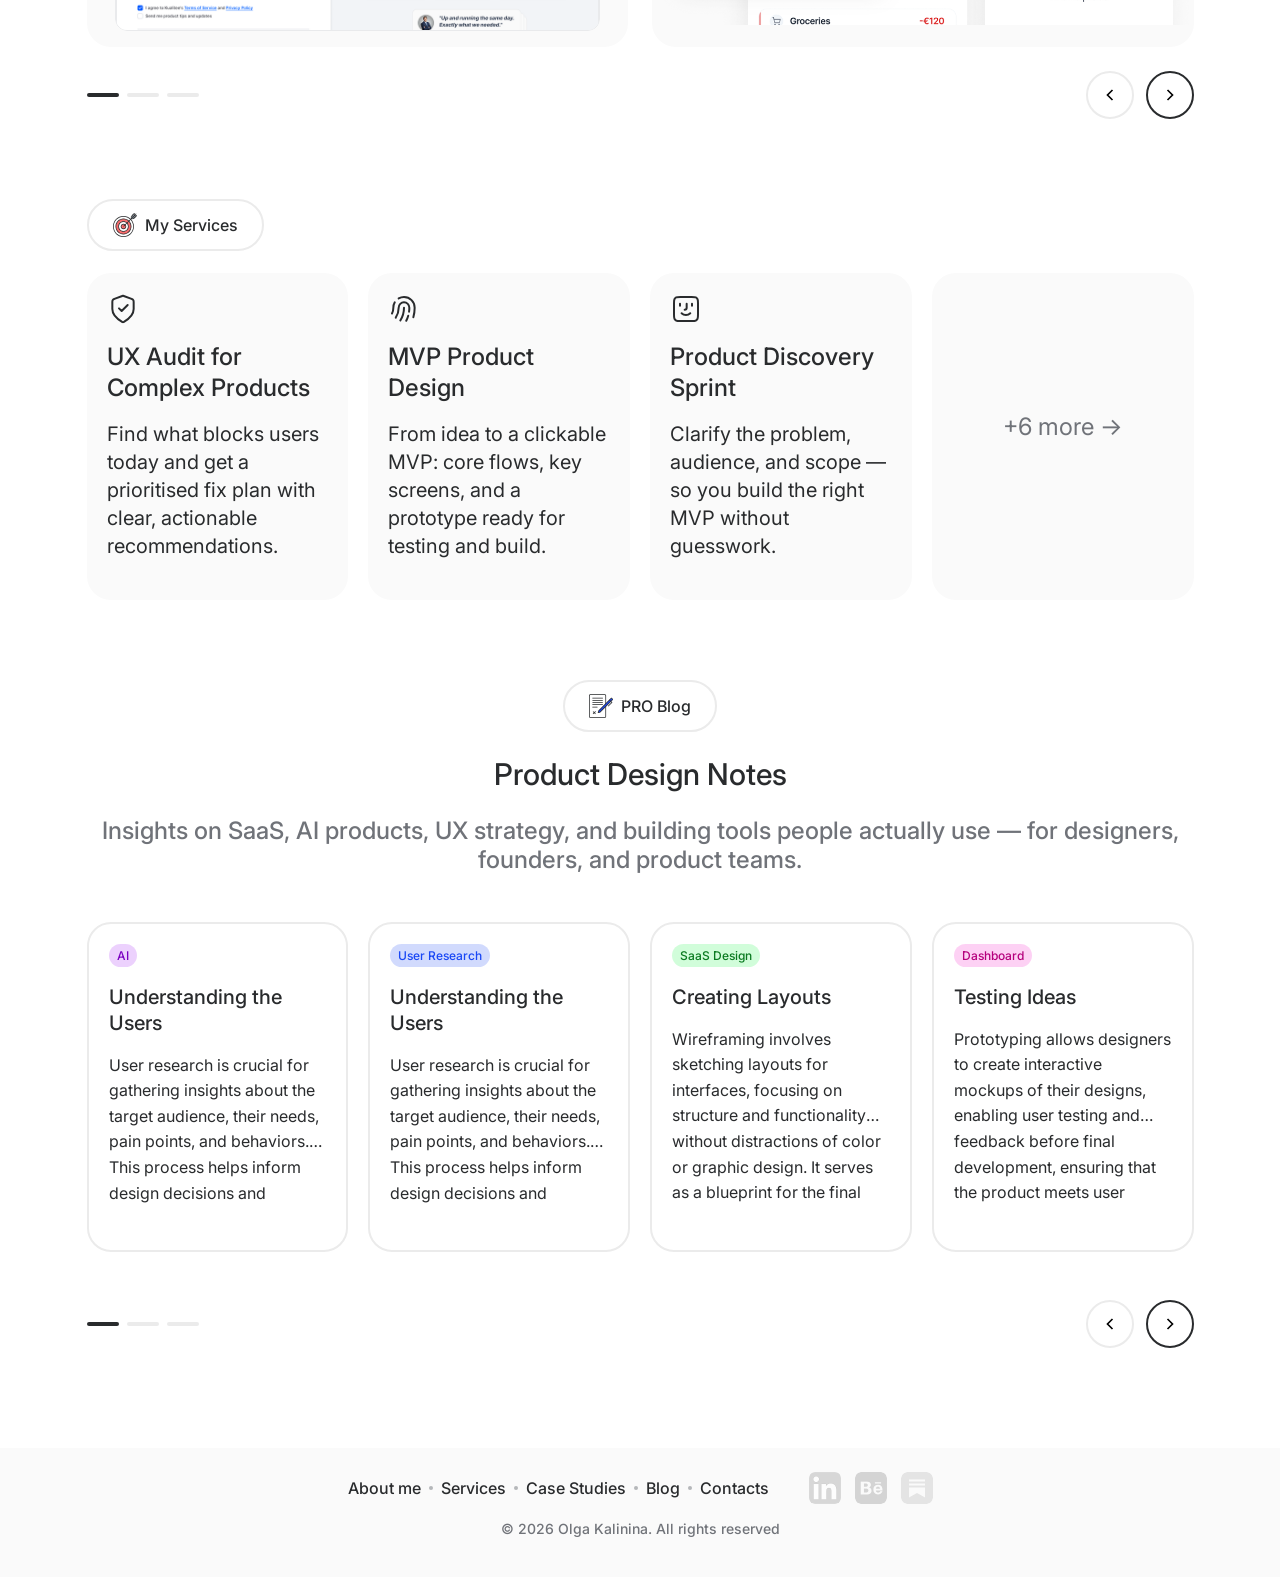
==== commit 8eca7607: "gen updates" ====
--- a/index.html
+++ b/index.html
@@ -106,7 +106,7 @@
 </head>
 <body class="home">
 
-  <nav class="nav">
+    <nav class="nav">
     <a href="index.html"><img src="images/olga_kalinina.jpg" alt="Olga Kalinina" class="nav-avatar" /></a>
     <div class="nav-links">
       <a href="services.html">Services</a>
@@ -124,7 +124,7 @@
   <div class="mobile-menu" id="mobileMenu">
     <div class="mobile-menu-top">
       <a href="index.html"><img src="images/olga_kalinina.jpg" alt="Olga Kalinina" /></a>
-      <button class="mobile-menu-close" onclick="toggleMenu()">✕</button>
+      <button class="mobile-menu-close" onclick="toggleMenu()">&#x2715;</button>
     </div>
     <div class="mobile-menu-links">
       <a href="services.html">Services</a>
@@ -348,14 +348,18 @@
       </div>
     </main>
 
-    <footer class="footer">
+        <footer class="footer">
       <div class="footer-inner">
         <div class="footer-social-row">
           <nav class="footer-links">
-            <a href="about.html">About me</a><span class="footer-dot"></span>
-            <a href="services.html">Services</a><span class="footer-dot"></span>
-            <a href="case-studies.html">Case Studies</a><span class="footer-dot"></span>
-            <a href="blog.html">Blog</a><span class="footer-dot"></span>
+            <a href="about.html">About me</a>
+            <span class="footer-dot"></span>
+            <a href="services.html">Services</a>
+            <span class="footer-dot"></span>
+            <a href="case-studies.html">Case Studies</a>
+            <span class="footer-dot"></span>
+            <a href="blog.html">Blog</a>
+            <span class="footer-dot"></span>
             <a href="contacts.html">Contacts</a>
           </nav>
           <div class="footer-socials">
@@ -365,9 +369,12 @@
             <a href="https://www.behance.net/kalininaolga" target="_blank" rel="noopener">
               <img src="images/Behance_logo.png" alt="Behance" />
             </a>
+            <a href="https://substack.com/@olinproduct/" target="_blank" rel="noopener">
+              <img src="images/Substack_logo_footer.png" alt="Substack" />
+            </a>
           </div>
         </div>
-        <p class="footer-copy">© 2026 Olga Kalinina. All rights reserved</p>
+        <p class="footer-copy">&#169; 2026 Olga Kalinina. All rights reserved</p>
       </div>
     </footer>
   </div>
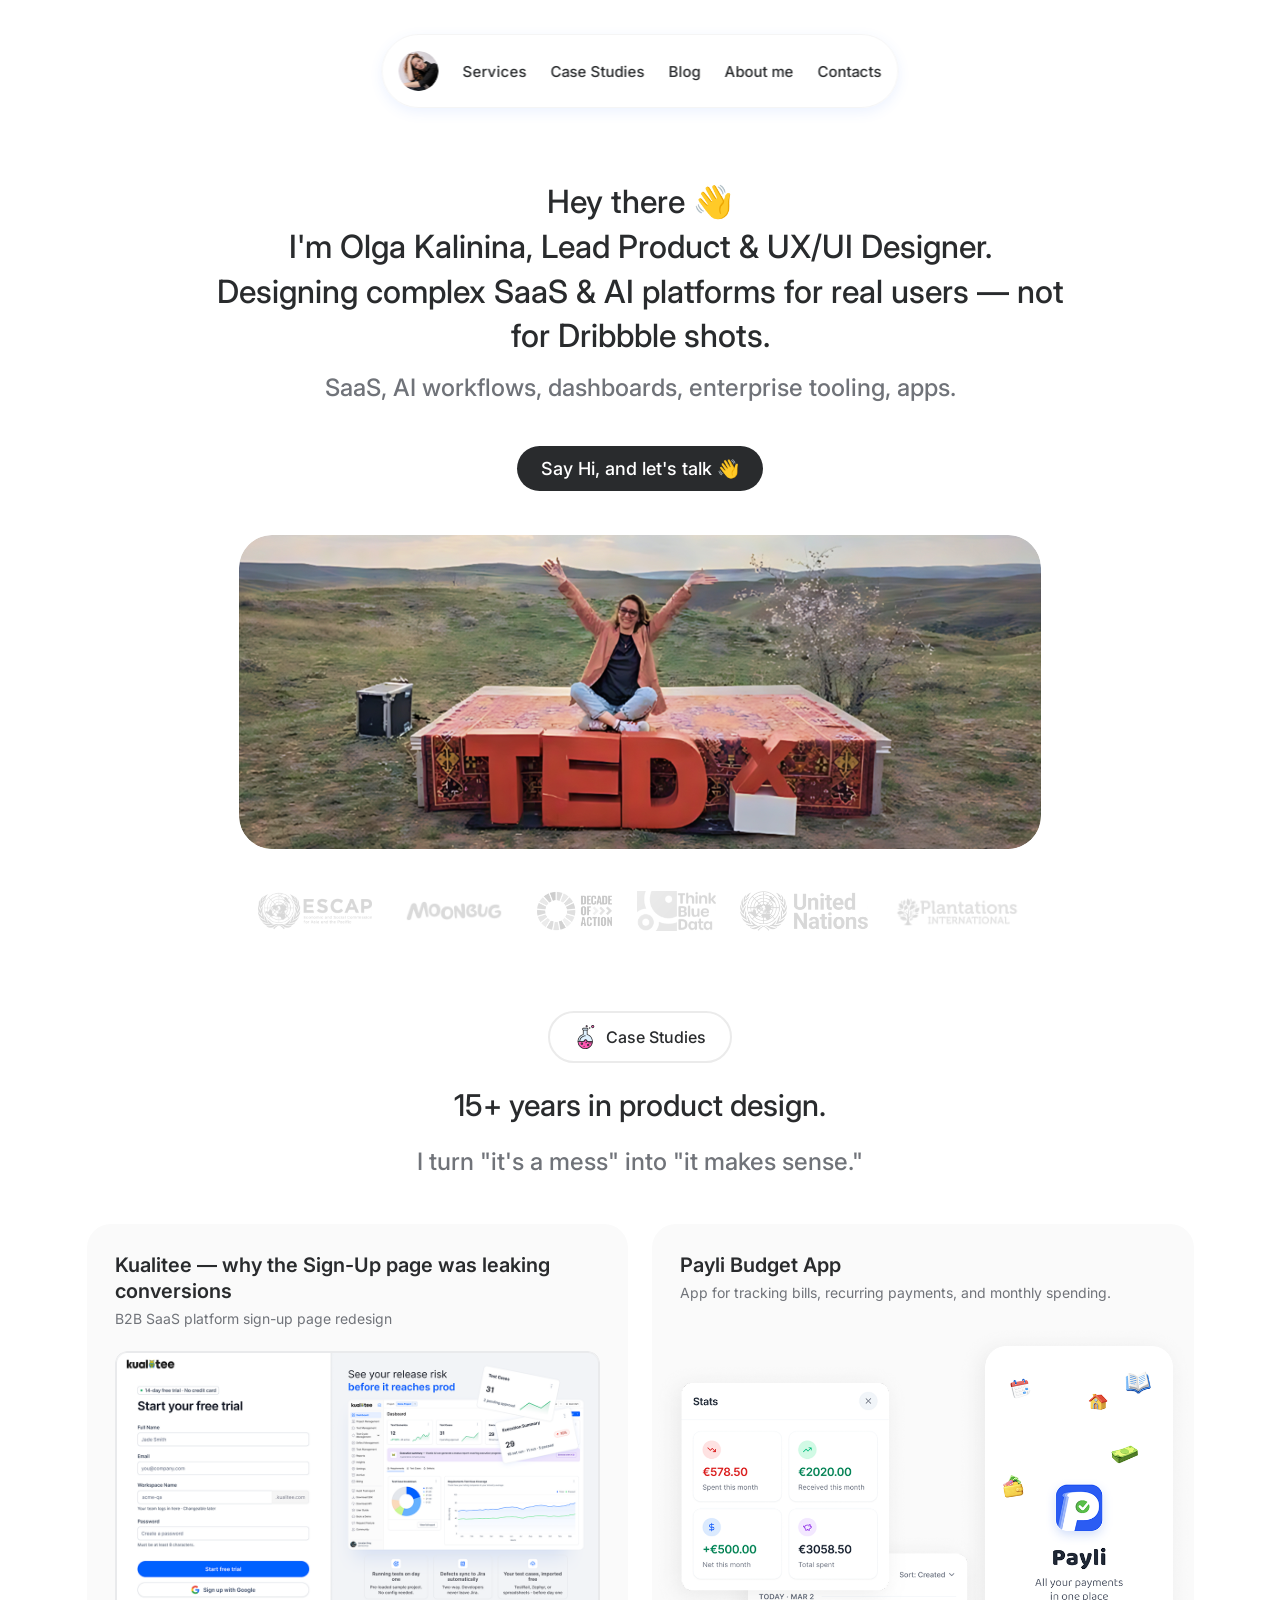
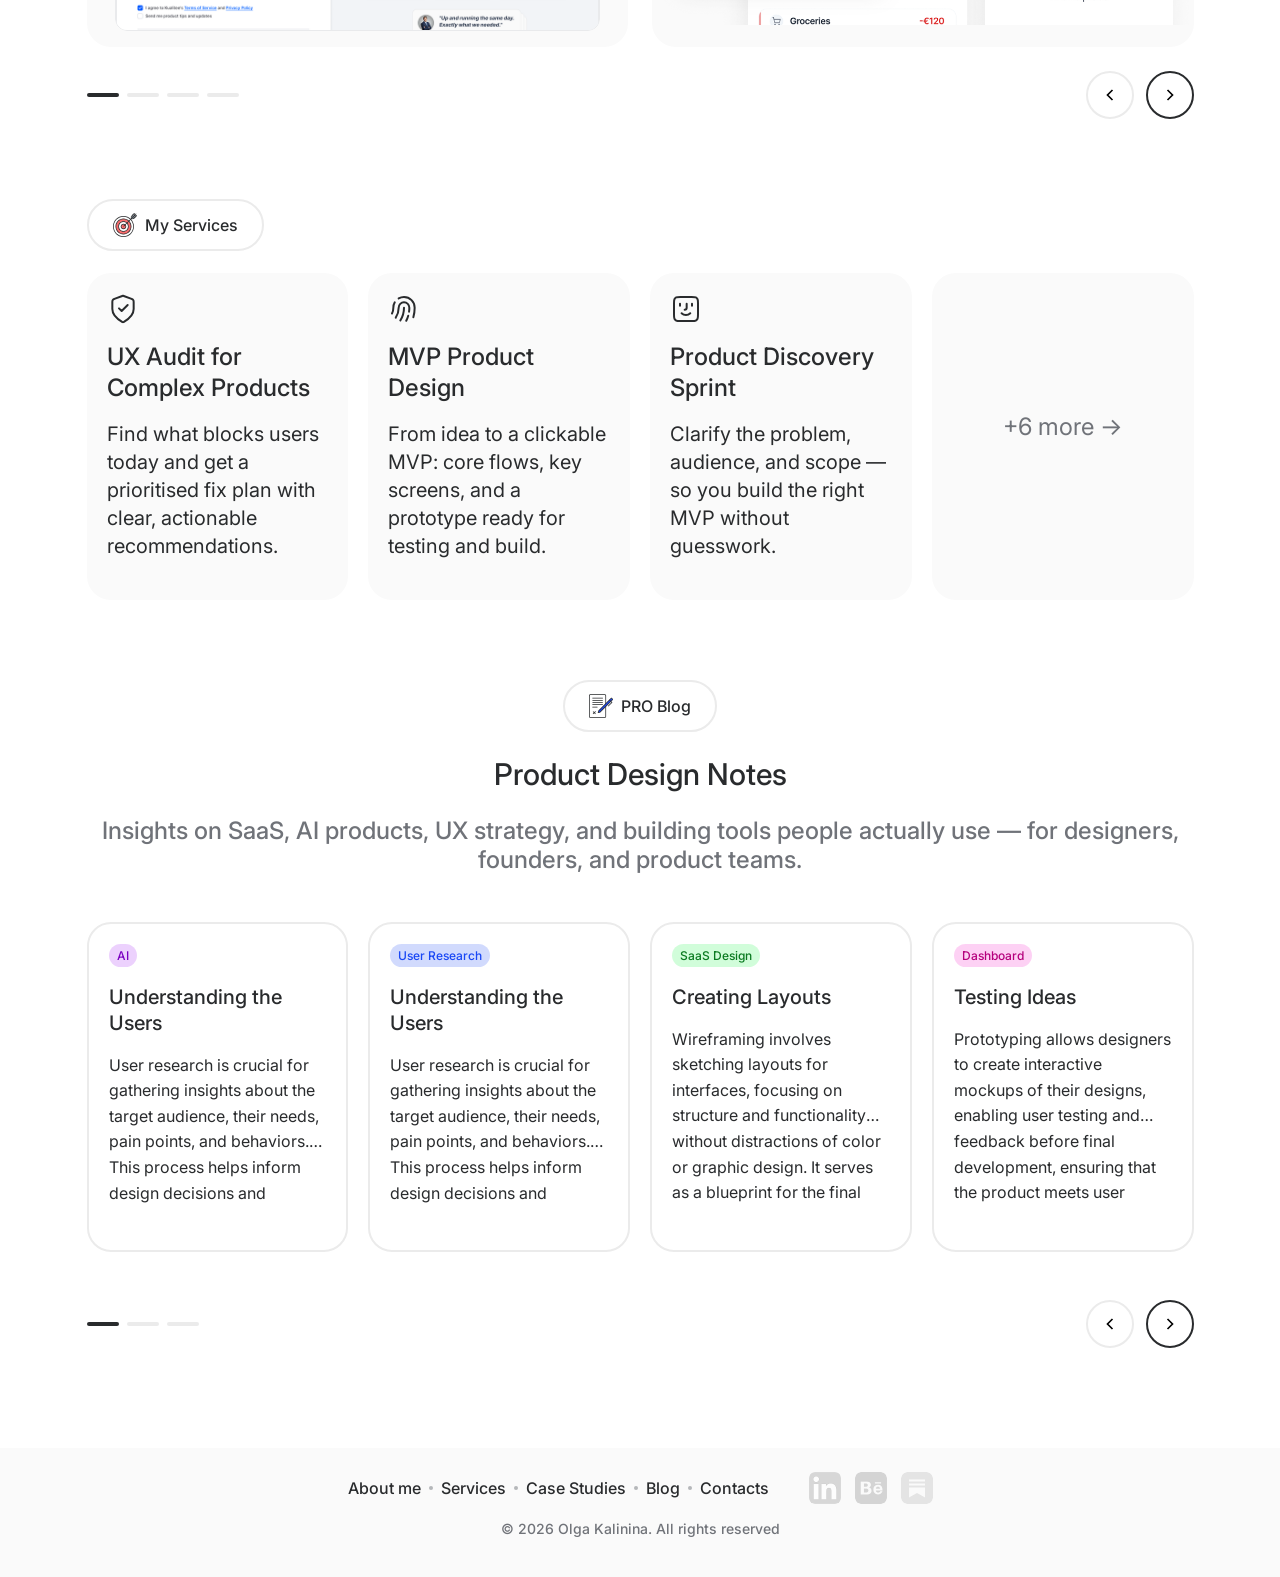
==== commit 8fe3e2ba: "cs4" ====
--- a/index.html
+++ b/index.html
@@ -176,7 +176,7 @@
             <div class="carousel-wrap">
               <div class="carousel-slides" id="csSlides">
 
-                <!-- Slide 1 -->
+                <!-- Slide 1: Kualitee + Payli -->
                 <div class="carousel-slide">
                   <a class="cs-card" href="cs-kualitee.html">
                     <div class="cs-card-header">
@@ -198,8 +198,17 @@
                   </a>
                 </div>
 
-                <!-- Slide 2 -->
+                <!-- Slide 2: Lattice + Ghibli -->
                 <div class="carousel-slide">
+                  <a class="cs-card" href="cs-lattice.html">
+                    <div class="cs-card-header">
+                      <div>
+                        <div class="cs-card-title">Lattice Studio — designing an AI product builder for digital creators</div>
+                        <div class="cs-card-desc">AI-assisted creation flow &middot; SaaS &middot; Product Design</div>
+                      </div>
+                    </div>
+                    <div class="cs-card-img-contained"><img src="images/Cover_lattice_small.png" alt="Lattice Studio AI Product Builder" /></div>
+                  </a>
                   <a class="cs-card" href="cs-ghibli.html">
                     <div class="cs-card-header">
                       <div>
@@ -209,6 +218,10 @@
                     </div>
                     <div class="cs-card-img"><img src="images/Ghibli_image.png" alt="Maserati Ghibli" /></div>
                   </a>
+                </div>
+
+                <!-- Slide 3: NDA cards -->
+                <div class="carousel-slide">
                   <div class="cs-card" onclick="openNdaModal()">
                     <div class="cs-card-header">
                       <div>
@@ -219,10 +232,6 @@
                     </div>
                     <div class="cs-card-img"><img src="images/B2C_fitness_platform_image.png" alt="B2C FitnessTech" /></div>
                   </div>
-                </div>
-
-                <!-- Slide 3 -->
-                <div class="carousel-slide">
                   <div class="cs-card" onclick="openNdaModal()">
                     <div class="cs-card-header">
                       <div>
@@ -233,6 +242,10 @@
                     </div>
                     <div class="cs-card-img"><img src="images/UN_case_study_image.png" alt="UN ESCAP" /></div>
                   </div>
+                </div>
+
+                <!-- Slide 4: DAM + spare -->
+                <div class="carousel-slide">
                   <div class="cs-card" onclick="openNdaModal()">
                     <div class="cs-card-header">
                       <div>
@@ -250,7 +263,7 @@
 
             <div class="carousel-controls" style="margin-top:24px;">
               <div class="carousel-progress">
-                <span class="active"></span><span></span><span></span>
+                <span class="active"></span><span></span><span></span><span></span>
               </div>
               <div class="carousel-btns">
                 <button class="carousel-btn" onclick="slideCS(-1)" aria-label="Previous">
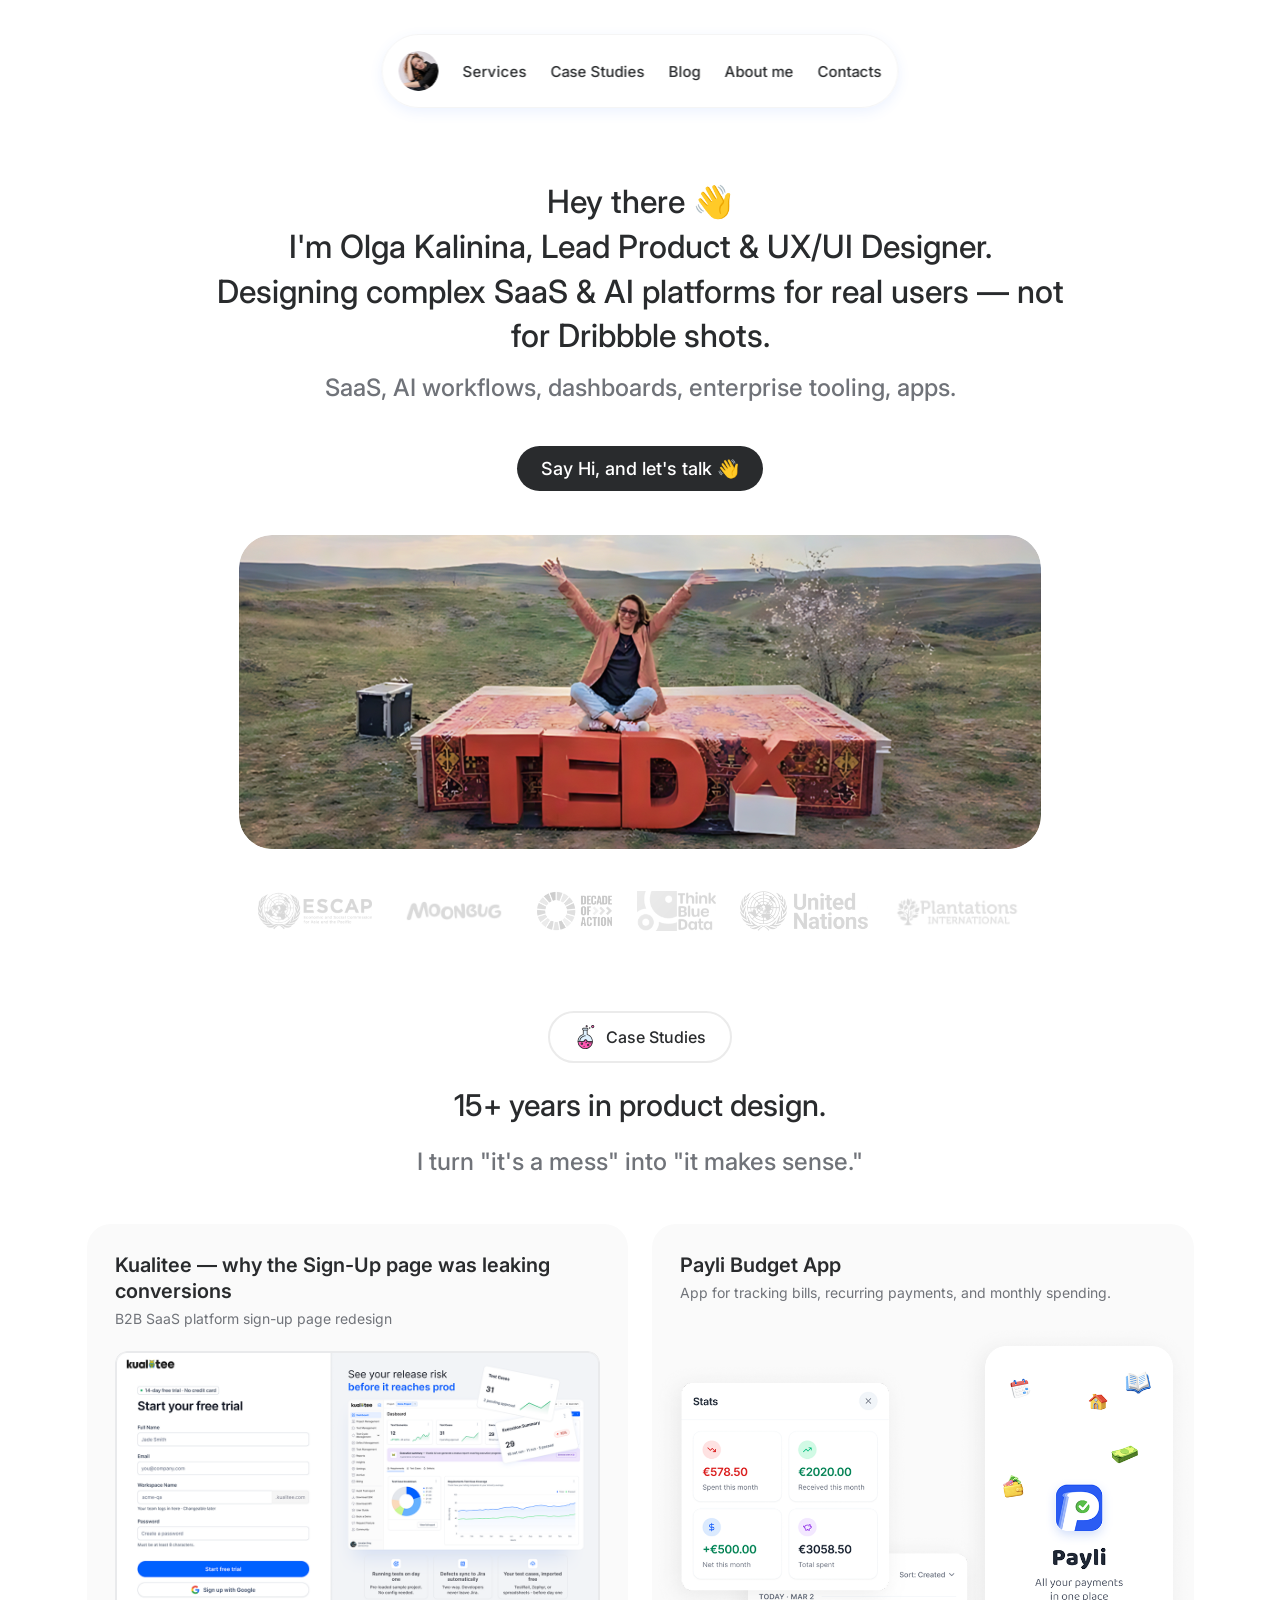
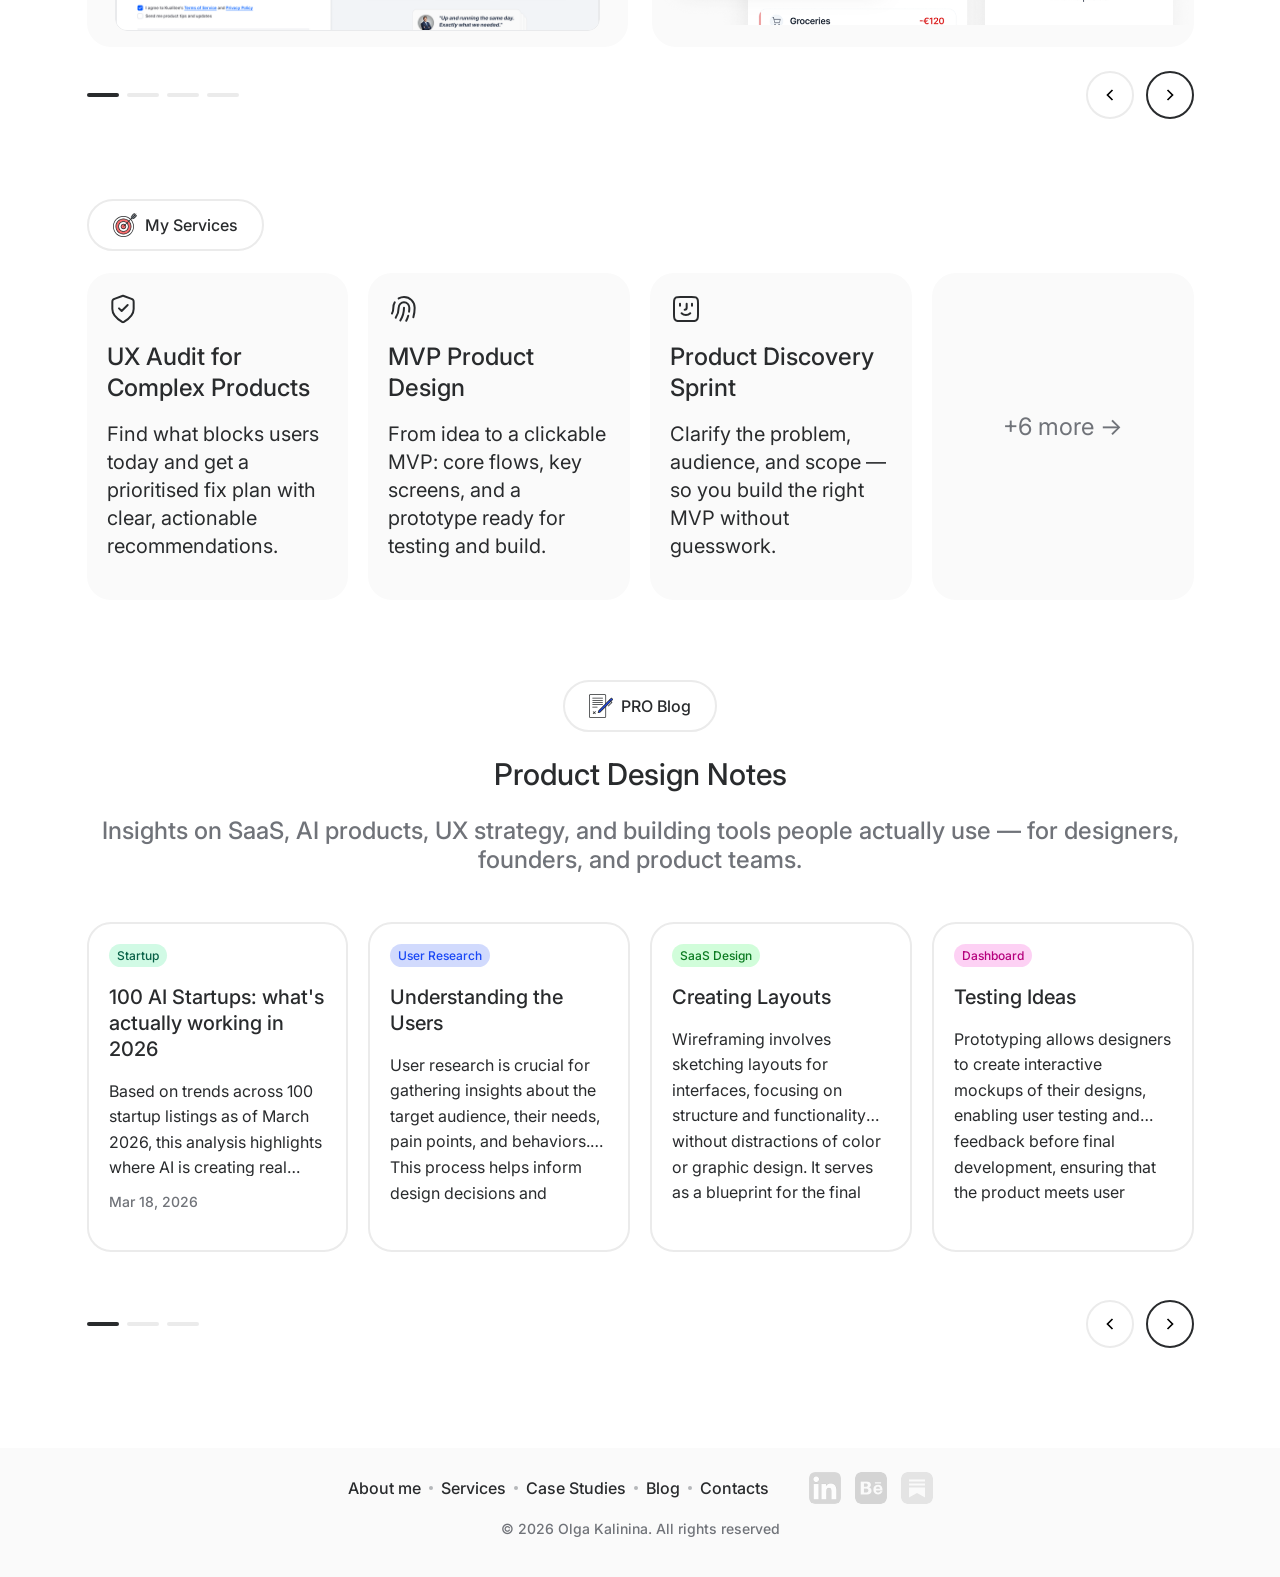
==== commit 3c2403c3: "home upd" ====
--- a/index.html
+++ b/index.html
@@ -320,10 +320,11 @@
             <div class="blog-section-sub">Insights on SaaS, AI products, UX strategy, and building tools people actually use — for designers, founders, and product teams.</div>
           </div>
           <div class="blog-cards">
-            <a href="blog-post.html" class="blog-card">
-              <span class="blog-tag" style="background:rgba(161,25,245,0.2);color:#7b00c2;">AI</span>
-              <div class="blog-card-title">Understanding the Users</div>
-              <div class="blog-card-excerpt">User research is crucial for gathering insights about the target audience, their needs, pain points, and behaviors. This process helps inform design decisions and improve product usability.</div>
+            <a href="blog-post-startups.html" class="blog-card">
+              <span class="blog-tag" style="background:#d1fae5;color:#065f46;">Startup</span>
+              <div class="blog-card-title">100 AI Startups: what's actually working in 2026</div>
+              <div class="blog-card-excerpt">Based on trends across 100 startup listings as of March 2026, this analysis highlights where AI is creating real value — across products, business...</div>
+              <div style="font-size:14px;font-weight:500;color:var(--gray);margin-top:auto;">Mar 18, 2026</div>
             </a>
             <a href="blog-post.html" class="blog-card">
               <span class="blog-tag" style="background:rgba(25,71,245,0.2);color:#1947f5;">User Research</span>
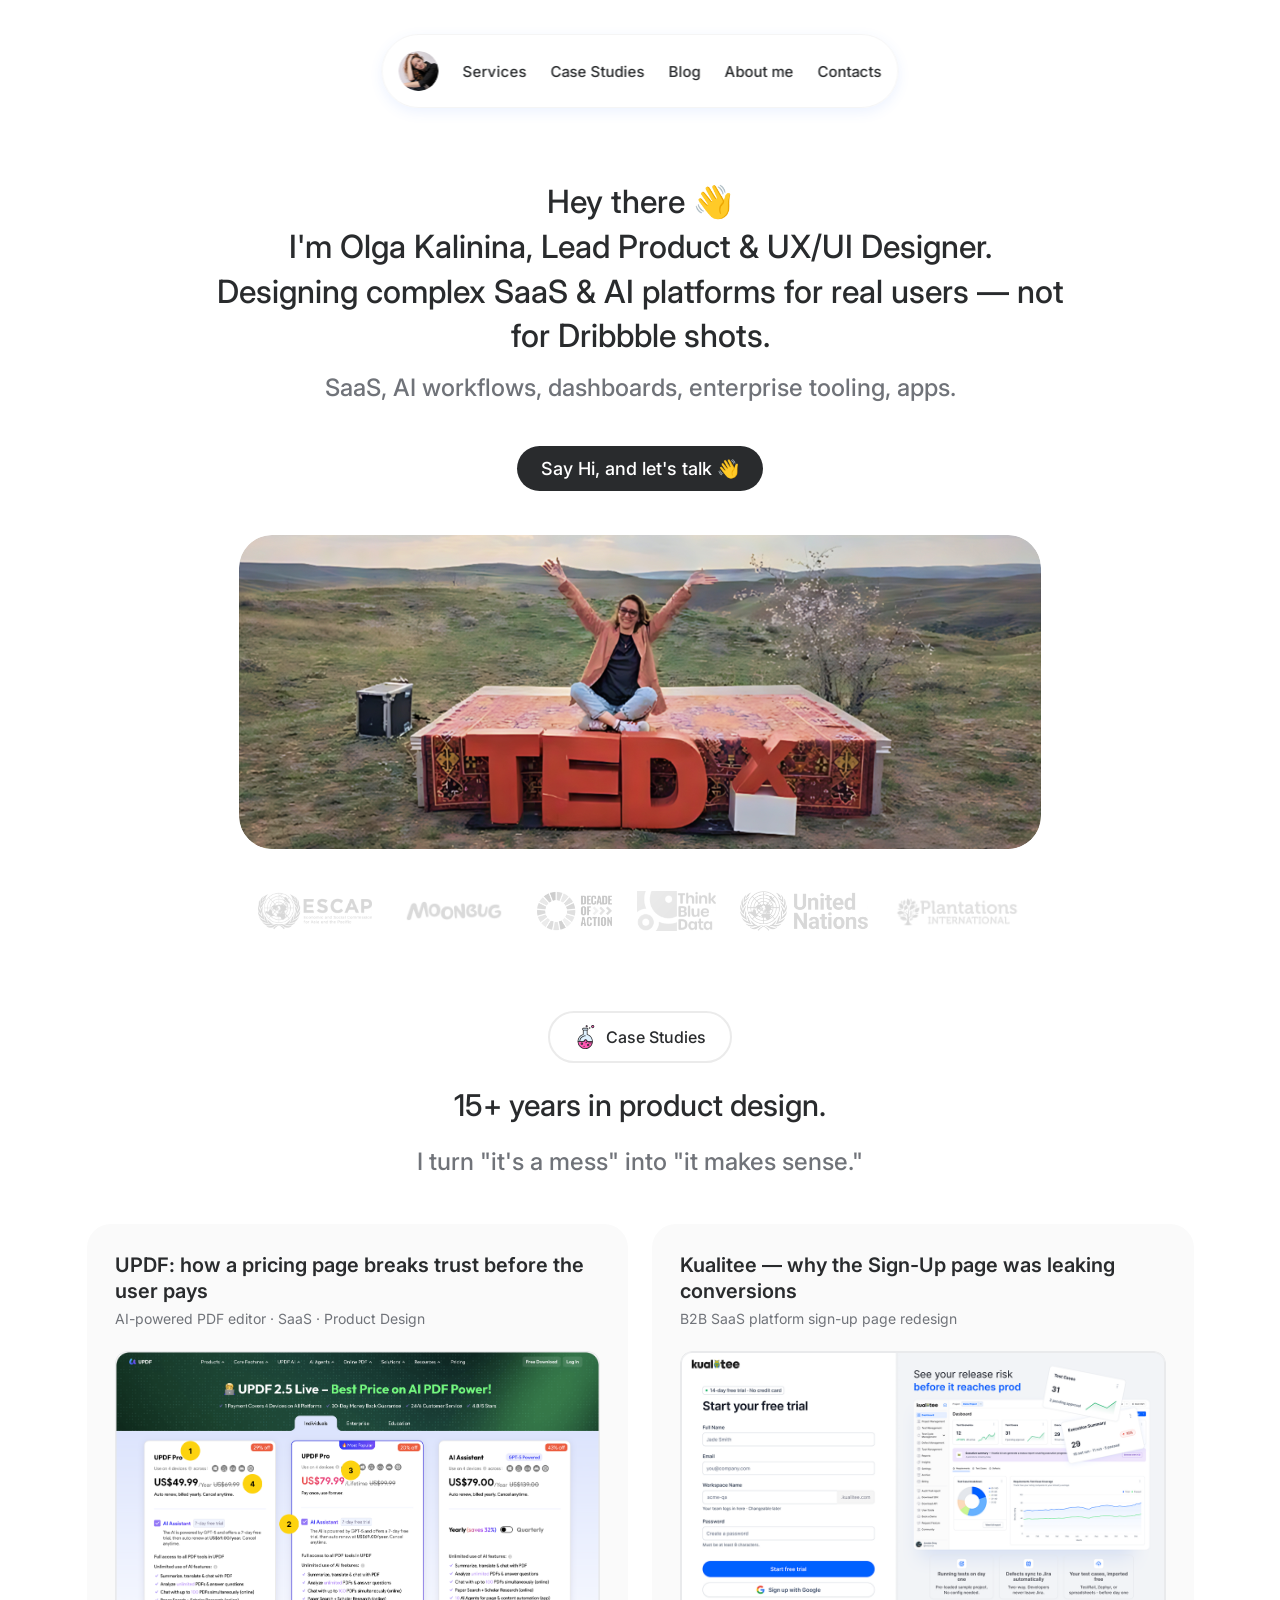
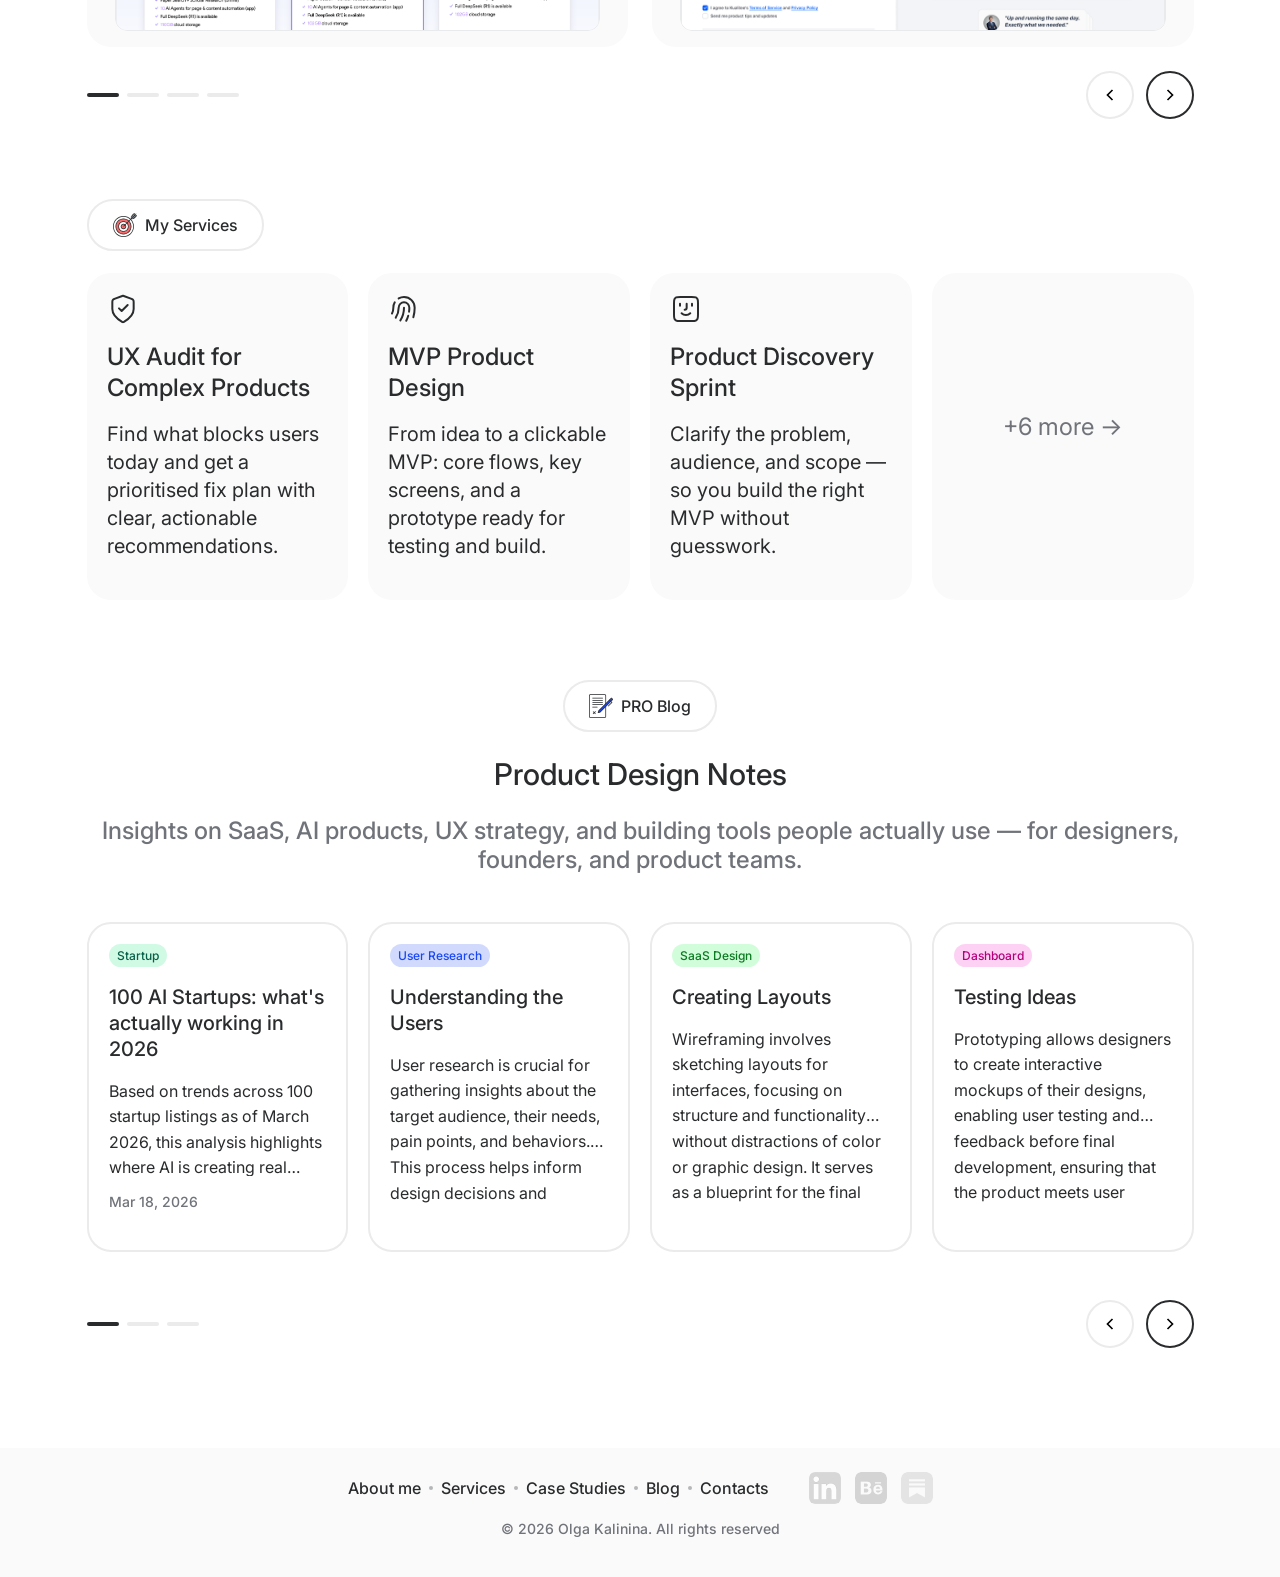
==== commit ec5e5c3a: "updf1" ====
--- a/index.html
+++ b/index.html
@@ -176,8 +176,17 @@
             <div class="carousel-wrap">
               <div class="carousel-slides" id="csSlides">
 
-                <!-- Slide 1: Kualitee + Payli -->
+                <!-- Slide 1: UPDF + Kualitee -->
                 <div class="carousel-slide">
+                  <a class="cs-card" href="cs-updf.html">
+                    <div class="cs-card-header">
+                      <div>
+                        <div class="cs-card-title">UPDF: how a pricing page breaks trust before the user pays</div>
+                        <div class="cs-card-desc">AI-powered PDF editor · SaaS · Product Design</div>
+                      </div>
+                    </div>
+                    <div class="cs-card-img-contained"><img src="images/cover_updf.png" alt="UPDF pricing page analysis" /></div>
+                  </a>
                   <a class="cs-card" href="cs-kualitee.html">
                     <div class="cs-card-header">
                       <div>
@@ -187,6 +196,10 @@
                     </div>
                     <div class="cs-card-img-contained"><img src="images/Cover_image_card.png" alt="Kualitee B2B SaaS Sign-Up Redesign" /></div>
                   </a>
+                </div>
+
+                <!-- Slide 2: Payli + Lattice -->
+                <div class="carousel-slide">
                   <a class="cs-card" href="cs-payli.html">
                     <div class="cs-card-header">
                       <div>
@@ -196,10 +209,6 @@
                     </div>
                     <div class="cs-card-img"><img src="images/Payli_image.png" alt="Payli Budget App" /></div>
                   </a>
-                </div>
-
-                <!-- Slide 2: Lattice + Ghibli -->
-                <div class="carousel-slide">
                   <a class="cs-card" href="cs-lattice.html">
                     <div class="cs-card-header">
                       <div>
@@ -209,6 +218,10 @@
                     </div>
                     <div class="cs-card-img-contained"><img src="images/Cover_lattice_small.png" alt="Lattice Studio AI Product Builder" /></div>
                   </a>
+                </div>
+
+                <!-- Slide 3: Ghibli + B2C Fitness -->
+                <div class="carousel-slide">
                   <a class="cs-card" href="cs-ghibli.html">
                     <div class="cs-card-header">
                       <div>
@@ -218,23 +231,23 @@
                     </div>
                     <div class="cs-card-img"><img src="images/Ghibli_image.png" alt="Maserati Ghibli" /></div>
                   </a>
+                  <div class="cs-card" onclick="openNdaModal()">
+                    <div class="cs-card-header">
+                      <div>
+                        <div class="cs-card-title">B2C FitnessTech Platform</div>
+                        <div class="cs-card-desc">Platform for creators: community, programs, and subscriptions.</div>
+                      </div>
+                      <div class="cs-lock-btn"><svg viewBox="0 0 24 24" fill="none" stroke="currentColor" stroke-width="2"><rect x="3" y="11" width="18" height="11" rx="2"/><path d="M7 11V7a5 5 0 0110 0v4"/></svg></div>
+                    </div>
+                    <div class="cs-card-img"><img src="images/B2C_fitness_platform_image.png" alt="B2C FitnessTech" /></div>
+                  </div>
                 </div>
 
-                <!-- Slide 3: NDA cards -->
+                <!-- Slide 4: UN ESCAP + DAM -->
                 <div class="carousel-slide">
                   <div class="cs-card" onclick="openNdaModal()">
                     <div class="cs-card-header">
                       <div>
-                        <div class="cs-card-title">B2C FitnessTech Platform</div>
-                        <div class="cs-card-desc">Platform for creators: community, programs, and subscriptions.</div>
-                      </div>
-                      <div class="cs-lock-btn"><svg viewBox="0 0 24 24" fill="none" stroke="currentColor" stroke-width="2"><rect x="3" y="11" width="18" height="11" rx="2"/><path d="M7 11V7a5 5 0 0110 0v4"/></svg></div>
-                    </div>
-                    <div class="cs-card-img"><img src="images/B2C_fitness_platform_image.png" alt="B2C FitnessTech" /></div>
-                  </div>
-                  <div class="cs-card" onclick="openNdaModal()">
-                    <div class="cs-card-header">
-                      <div>
                         <div class="cs-card-title">UN ESCAP — Risk and Resilience Portal</div>
                         <div class="cs-card-desc">Portal for exploring climate risk data by country.</div>
                       </div>
@@ -242,10 +255,6 @@
                     </div>
                     <div class="cs-card-img"><img src="images/UN_case_study_image.png" alt="UN ESCAP" /></div>
                   </div>
-                </div>
-
-                <!-- Slide 4: DAM + spare -->
-                <div class="carousel-slide">
                   <div class="cs-card" onclick="openNdaModal()">
                     <div class="cs-card-header">
                       <div>
@@ -265,6 +274,7 @@
               <div class="carousel-progress">
                 <span class="active"></span><span></span><span></span><span></span>
               </div>
+              <!-- 4 slides: UPDF+Kualitee, Payli+Lattice, Ghibli+B2C, UN+DAM -->
               <div class="carousel-btns">
                 <button class="carousel-btn" onclick="slideCS(-1)" aria-label="Previous">
                   <svg viewBox="0 0 24 24" fill="none" stroke="currentColor" stroke-width="2"><polyline points="15,18 9,12 15,6"/></svg>
@@ -411,7 +421,7 @@
   <script>
     // Carousel
     let csIndex = 0;
-    const totalSlides = 3;
+    const totalSlides = 4;
     function slideCS(dir) {
       csIndex = (csIndex + dir + totalSlides) % totalSlides;
       document.getElementById('csSlides').style.transform = `translateX(-${csIndex * 100}%)`;
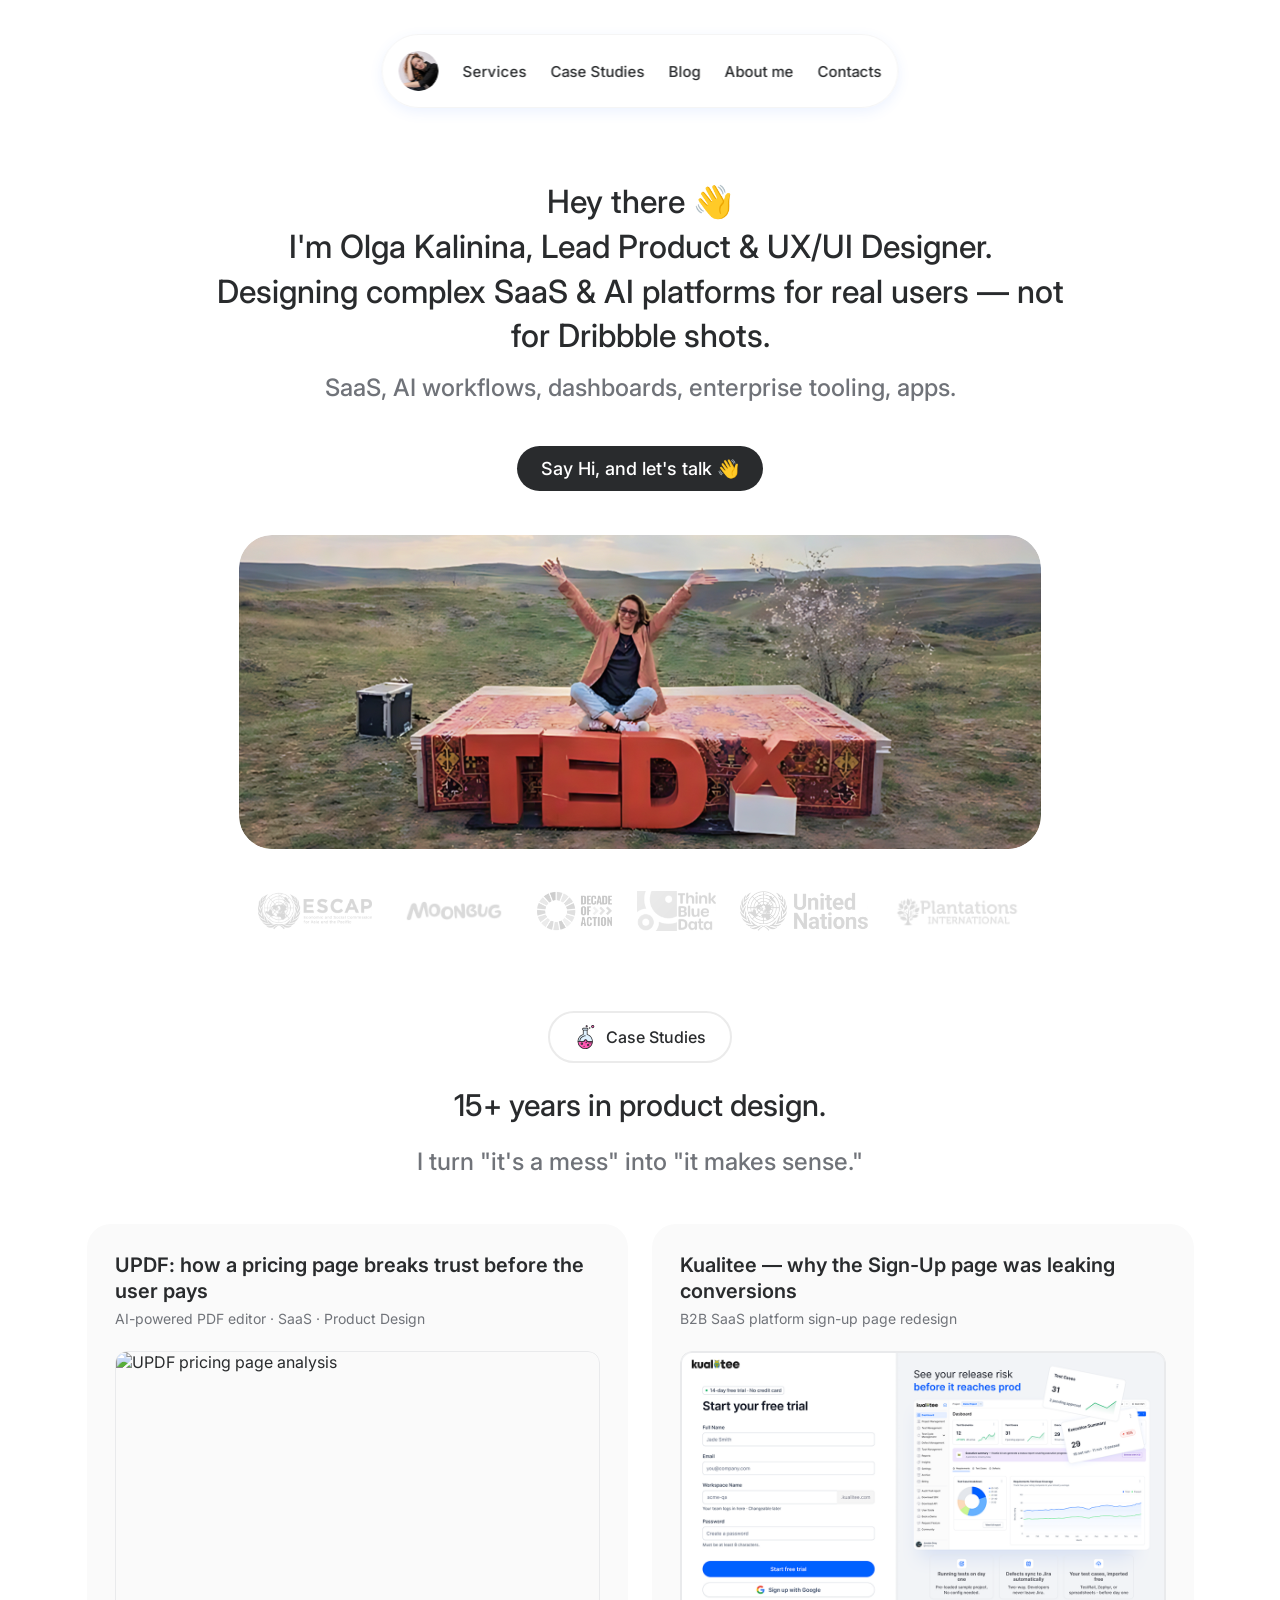
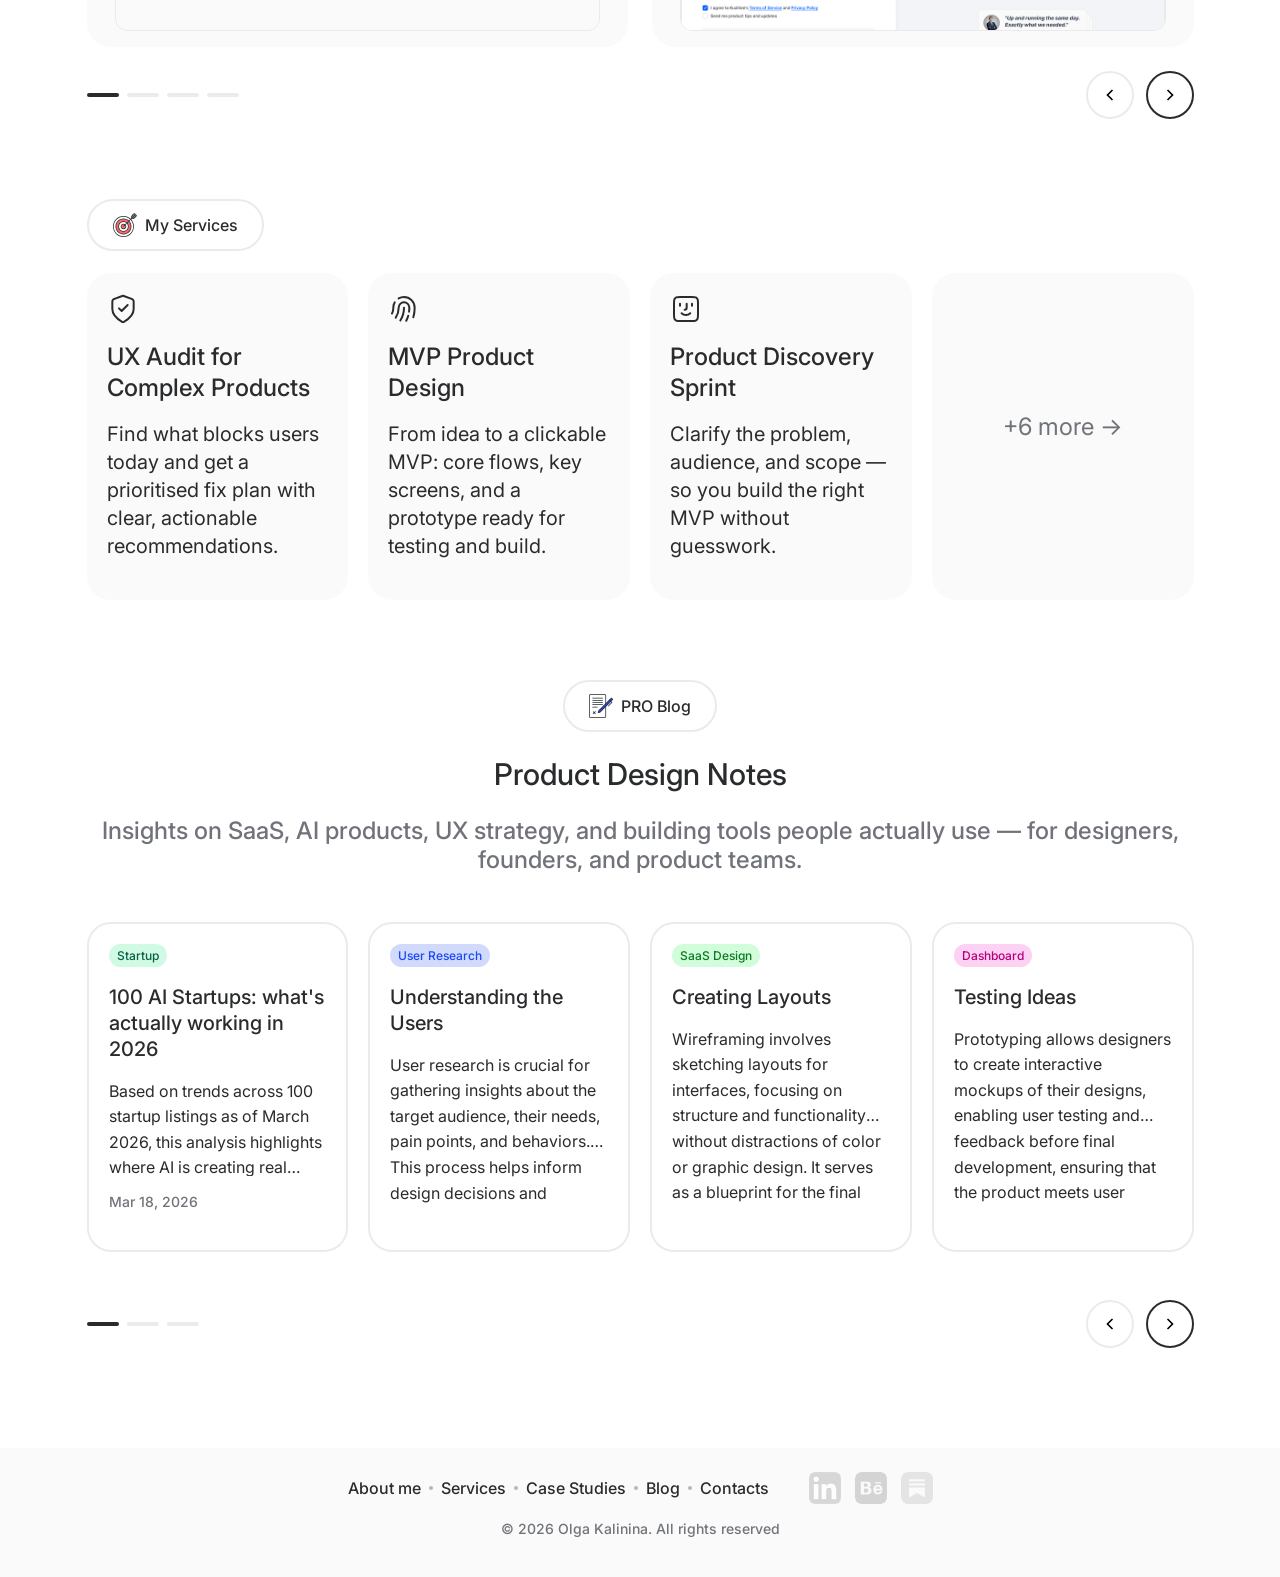
==== commit 82691ee0: "cs-updf3" ====
--- a/index.html
+++ b/index.html
@@ -185,7 +185,7 @@
                         <div class="cs-card-desc">AI-powered PDF editor · SaaS · Product Design</div>
                       </div>
                     </div>
-                    <div class="cs-card-img-contained"><img src="images/cover_updf.png" alt="UPDF pricing page analysis" /></div>
+                    <div class="cs-card-img-contained"><img src="images/CS_card.png" alt="UPDF pricing page analysis" /></div>
                   </a>
                   <a class="cs-card" href="cs-kualitee.html">
                     <div class="cs-card-header">
@@ -274,7 +274,6 @@
               <div class="carousel-progress">
                 <span class="active"></span><span></span><span></span><span></span>
               </div>
-              <!-- 4 slides: UPDF+Kualitee, Payli+Lattice, Ghibli+B2C, UN+DAM -->
               <div class="carousel-btns">
                 <button class="carousel-btn" onclick="slideCS(-1)" aria-label="Previous">
                   <svg viewBox="0 0 24 24" fill="none" stroke="currentColor" stroke-width="2"><polyline points="15,18 9,12 15,6"/></svg>
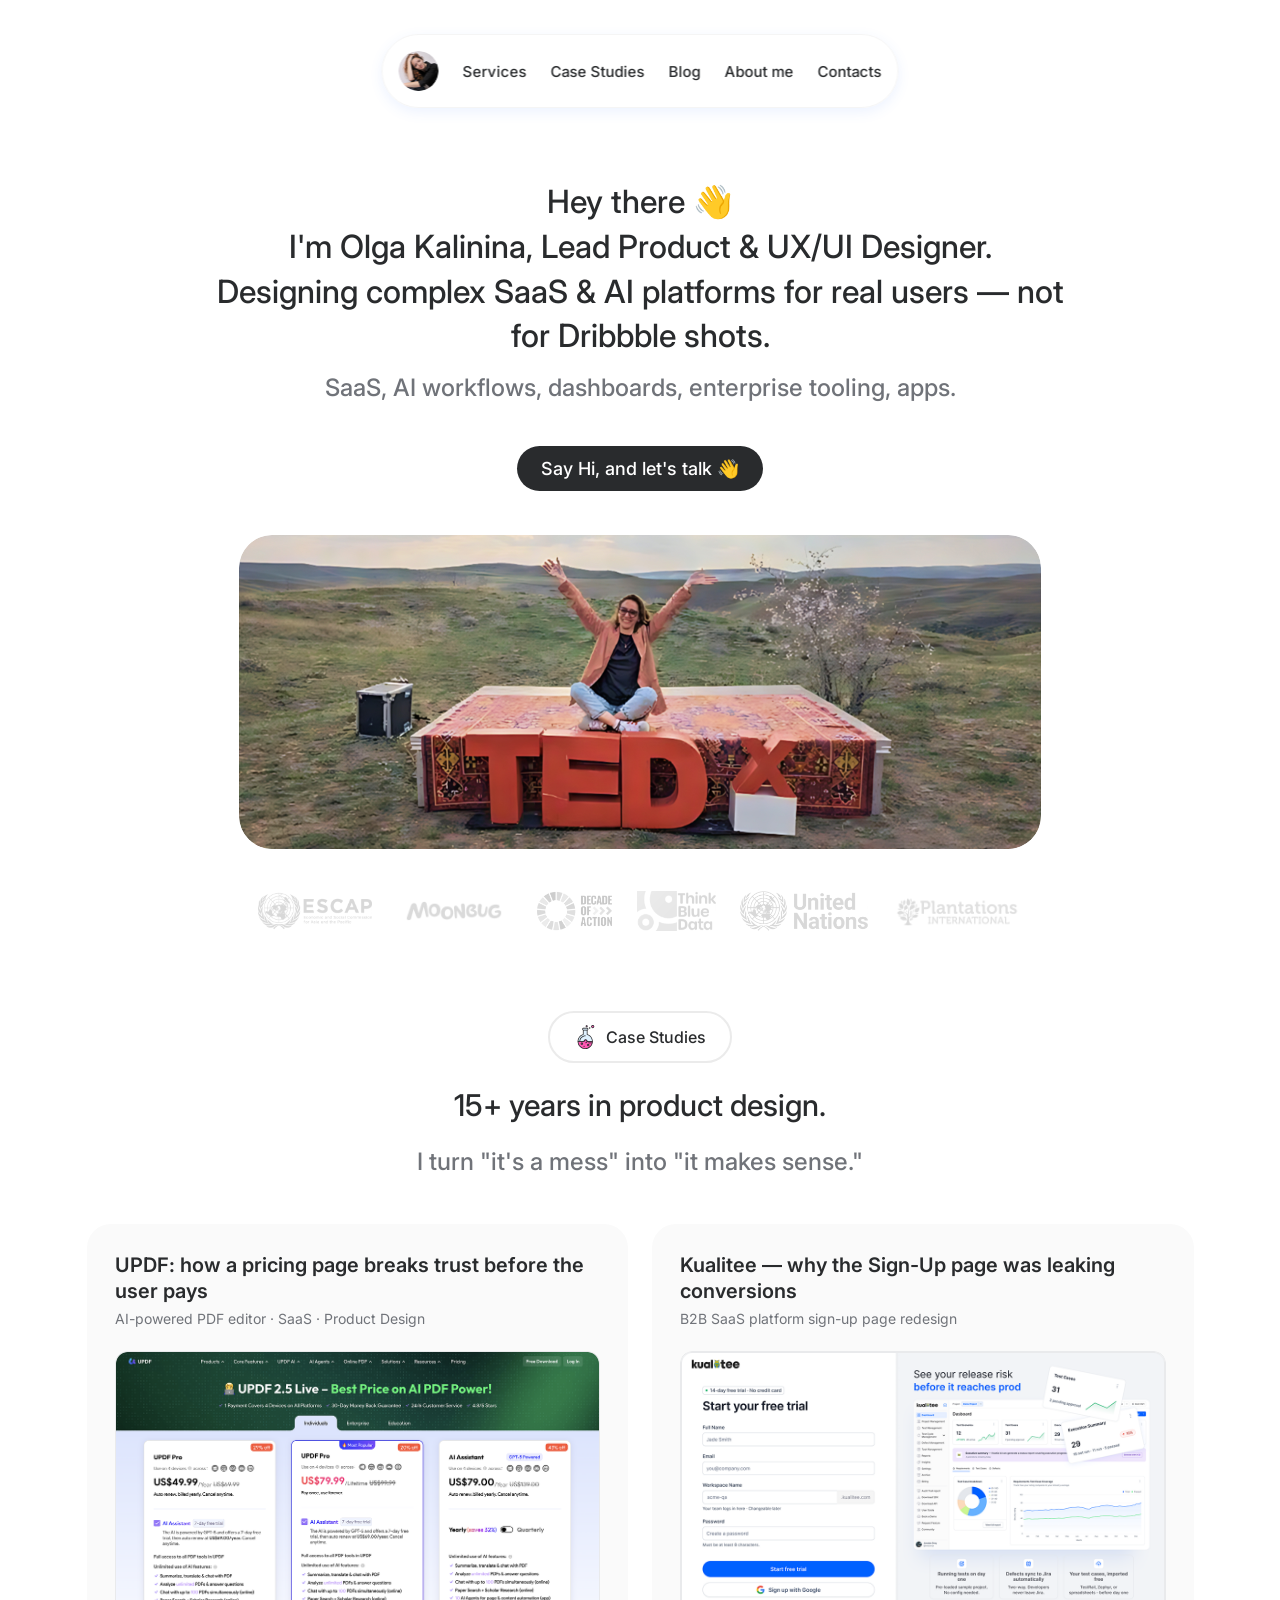
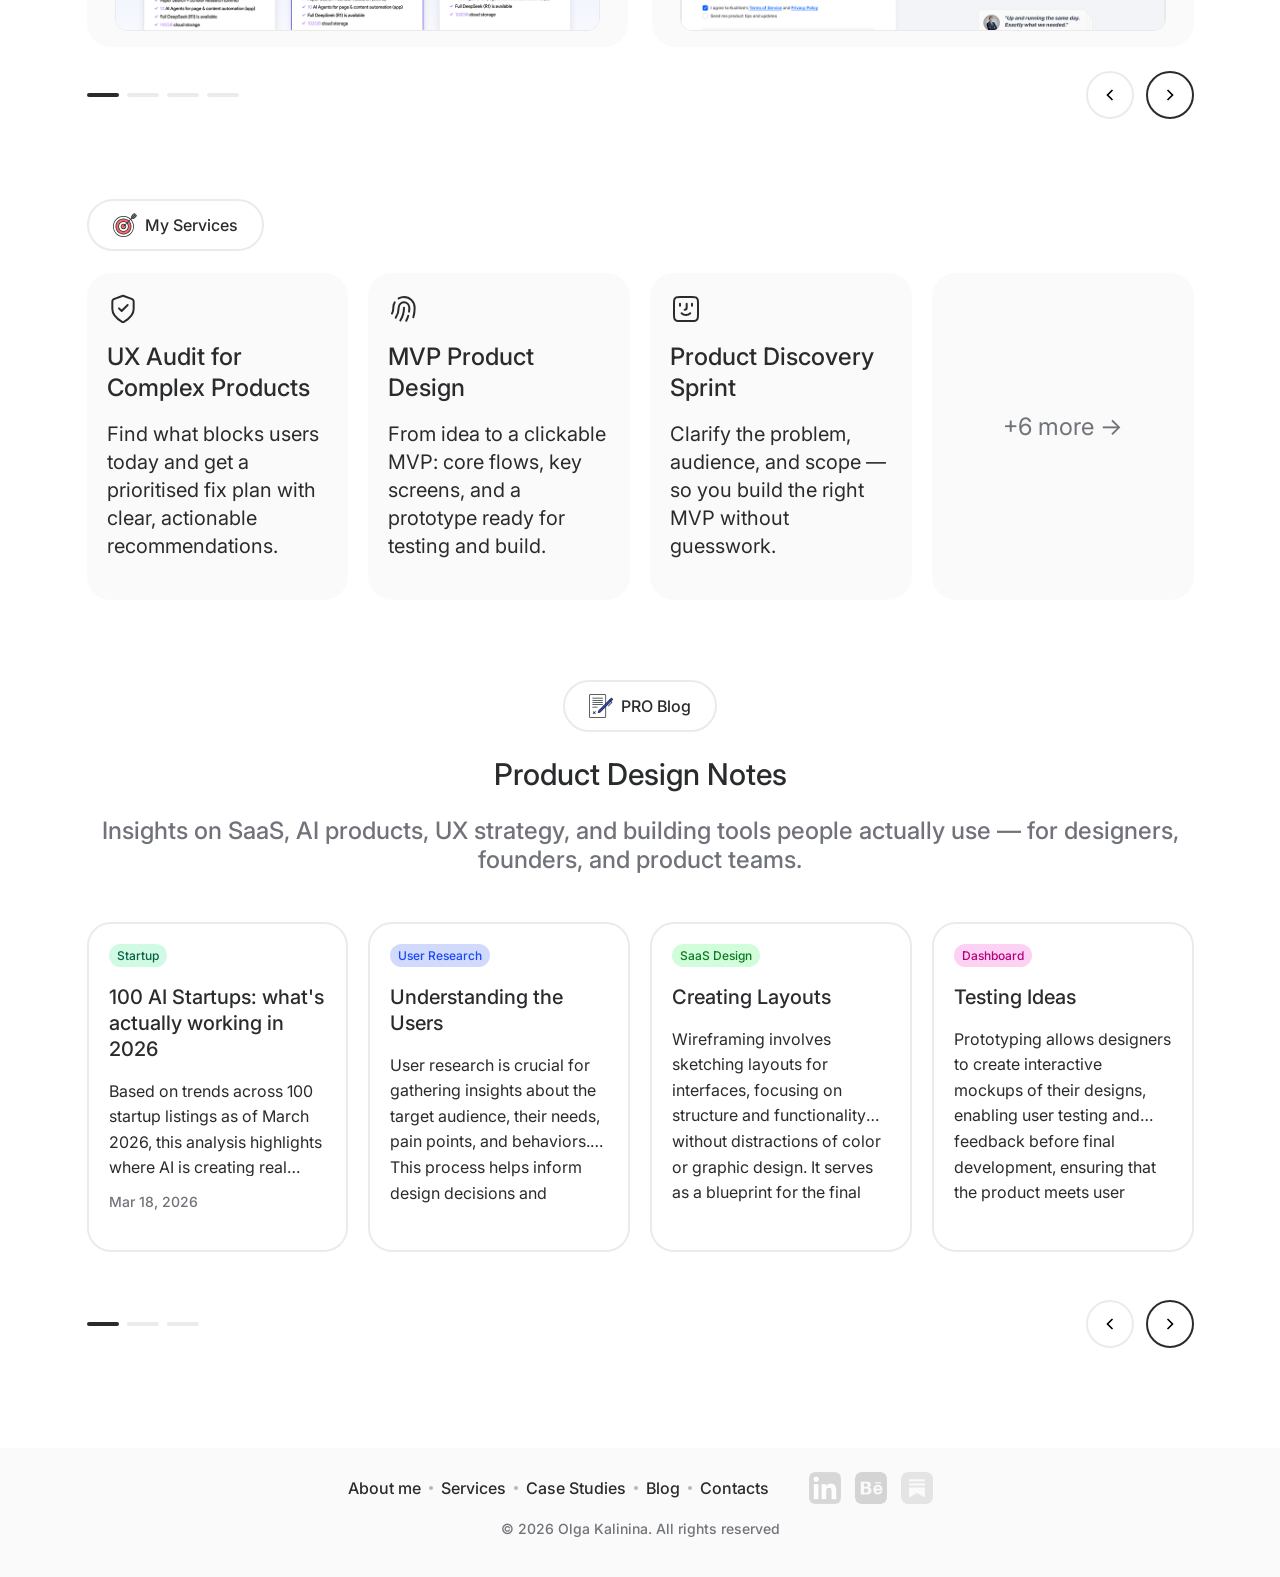
==== commit eb4c1def: "cs-updf3" ====
--- a/index.html
+++ b/index.html
@@ -185,7 +185,7 @@
                         <div class="cs-card-desc">AI-powered PDF editor · SaaS · Product Design</div>
                       </div>
                     </div>
-                    <div class="cs-card-img-contained"><img src="images/CS_card.png" alt="UPDF pricing page analysis" /></div>
+                    <div class="cs-card-img-contained"><img src="images/UPDF_cover_card.png" alt="UPDF pricing page analysis" /></div>
                   </a>
                   <a class="cs-card" href="cs-kualitee.html">
                     <div class="cs-card-header">
